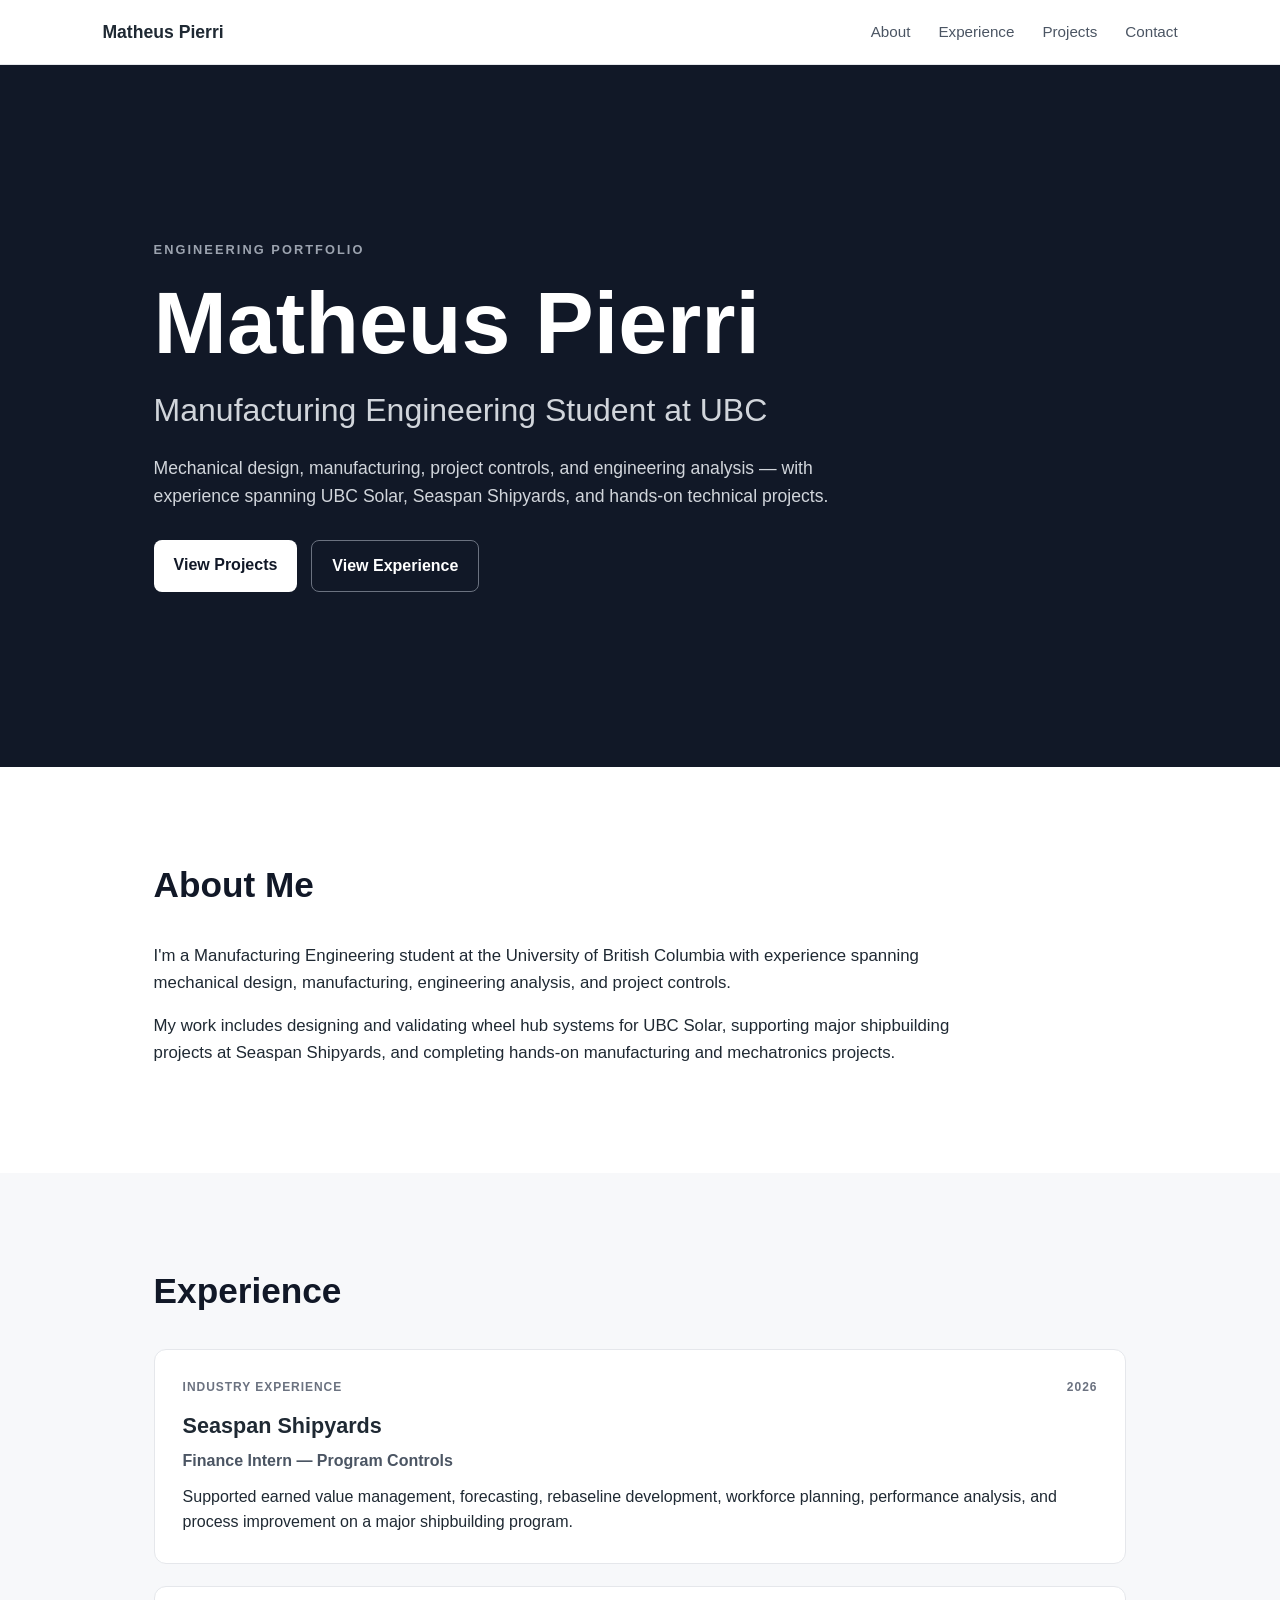
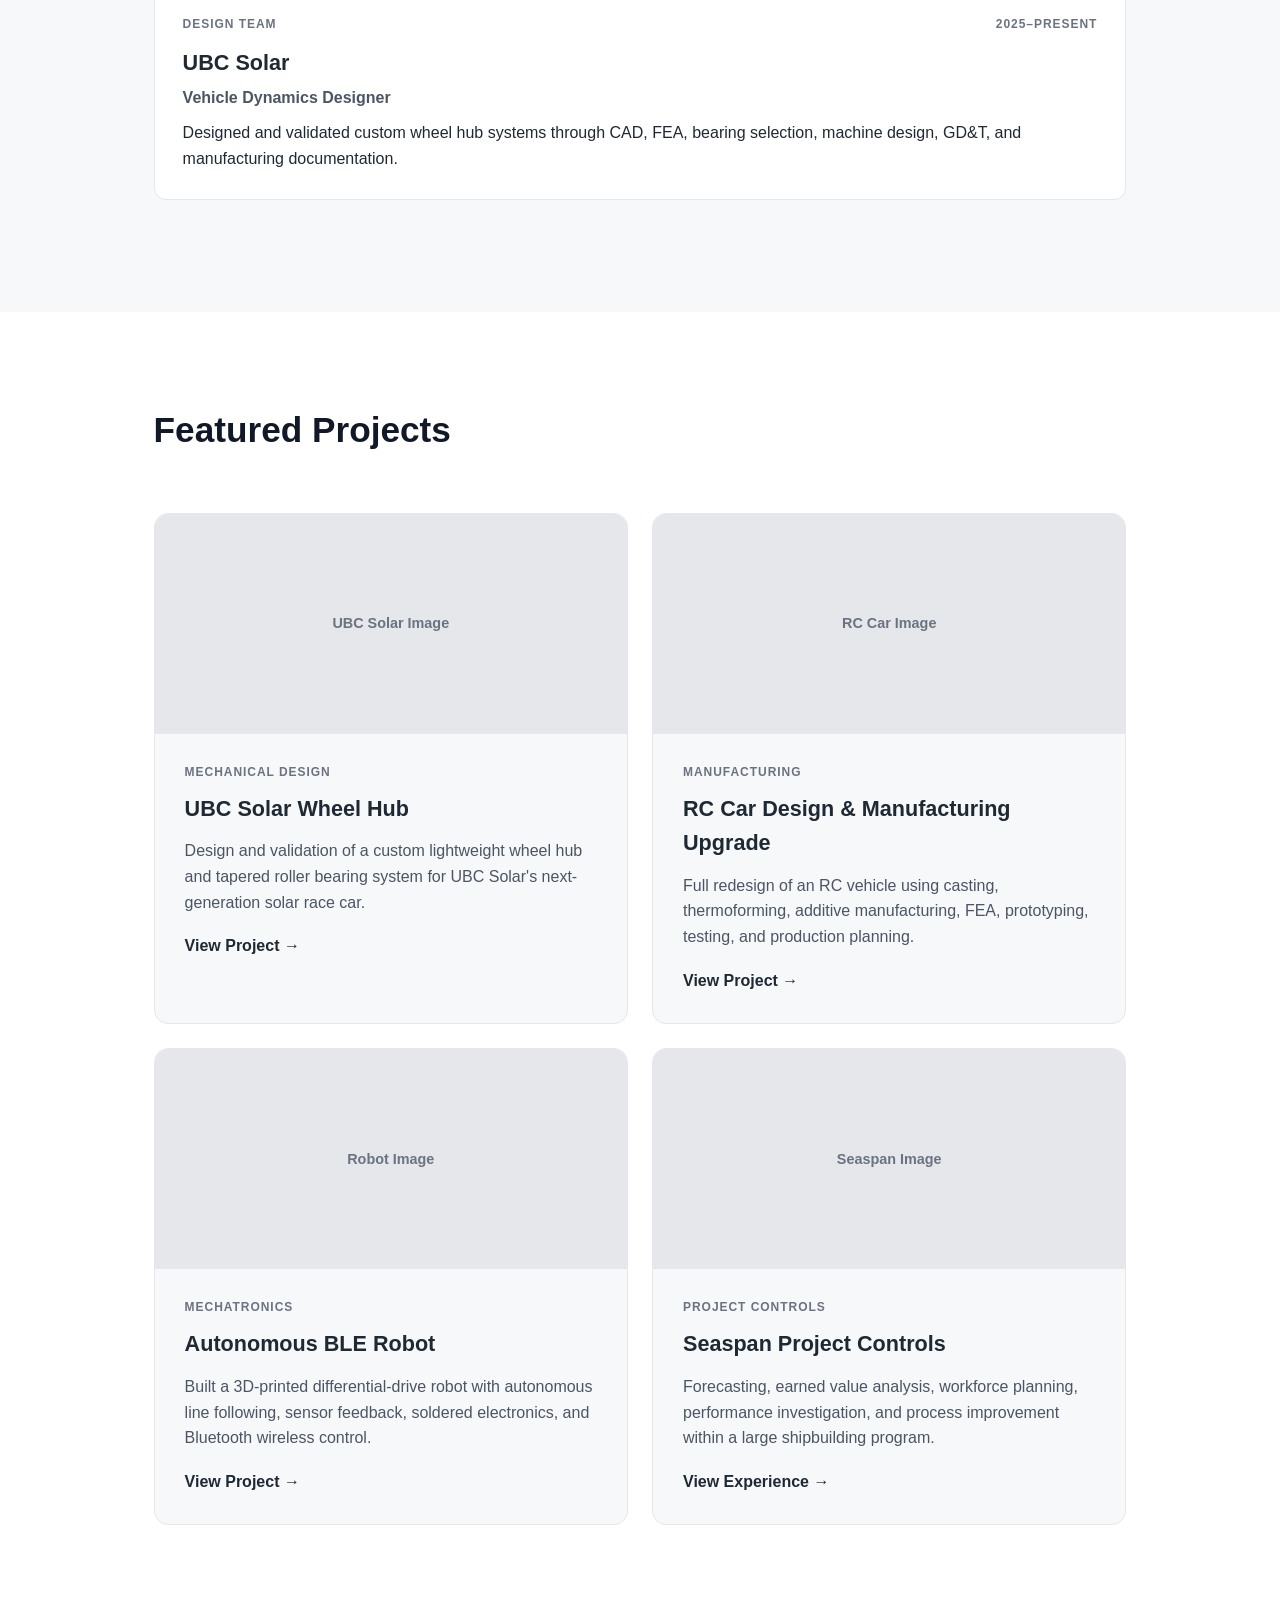
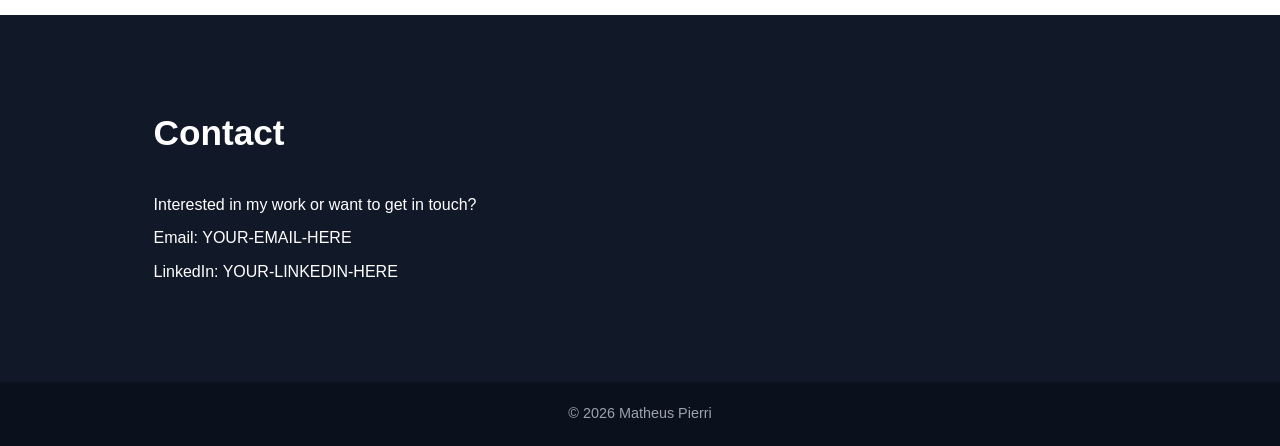
==== index.html @ 1de8173c "Update project link to point to manu330.html" ====
<!DOCTYPE html>
<html lang="en">

<head>
    <meta charset="UTF-8">
    <meta name="viewport" content="width=device-width, initial-scale=1.0">

    <title>Matheus Pierri | Engineering Portfolio</title>

    <link rel="stylesheet" href="style.css">
</head>

<body>

    <!-- Navigation -->
    <nav>
        <a href="index.html">Matheus Pierri</a>

        <div>
            <a href="#about">About</a>
            <a href="#experience">Experience</a>
            <a href="#projects">Projects</a>
            <a href="#contact">Contact</a>
        </div>
    </nav>


    <!-- Hero -->
    <header>
    <p class="eyebrow">Engineering Portfolio</p>

    <h1>Matheus Pierri</h1>

    <h2>Manufacturing Engineering Student at UBC</h2>

    <p class="hero-text">
        Mechanical design, manufacturing, project controls, and engineering analysis —
        with experience spanning UBC Solar, Seaspan Shipyards, and hands-on technical projects.
    </p>

    <div class="hero-buttons">
        <a class="primary-button" href="#projects">View Projects</a>
        <a class="secondary-button" href="#experience">View Experience</a>
    </div>
</header>


    <!-- About -->
    <section id="about">

        <h2>About Me</h2>

        <p>
            I'm a Manufacturing Engineering student at the University of British Columbia
            with experience spanning mechanical design, manufacturing, engineering
            analysis, and project controls.
        </p>

        <p>
            My work includes designing and validating wheel hub systems for UBC Solar,
            supporting major shipbuilding projects at Seaspan Shipyards, and completing
            hands-on manufacturing and mechatronics projects.
        </p>

    </section>


    <!-- Experience -->
    <section id="experience">

    <h2>Experience</h2>

    <article>
        <div class="card-topline">
            <span>Industry Experience</span>
            <span>2026</span>
        </div>

        <h3>Seaspan Shipyards</h3>
        <p>Finance Intern — Program Controls</p>

        <p>
            Supported earned value management, forecasting, rebaseline development,
            workforce planning, performance analysis, and process improvement
            on a major shipbuilding program.
        </p>
    </article>


    <article>
        <div class="card-topline">
            <span>Design Team</span>
            <span>2025–Present</span>
        </div>

        <h3>UBC Solar</h3>
        <p>Vehicle Dynamics Designer</p>

        <p>
            Designed and validated custom wheel hub systems through CAD, FEA,
            bearing selection, machine design, GD&T, and manufacturing documentation.
        </p>
    </article>

</section>

    <!-- Projects -->
    <section id="projects">

    <h2>Featured Projects</h2>

    <article>
        <div class="project-image-placeholder">
            UBC Solar Image
        </div>

        <span class="project-tag">Mechanical Design</span>

        <h3>UBC Solar Wheel Hub</h3>

        <p>
            Design and validation of a custom lightweight wheel hub and tapered roller
            bearing system for UBC Solar's next-generation solar race car.
        </p>

        <a href="projects/solar.html">View Project →</a>
    </article>


    <article>
        <div class="project-image-placeholder">
            RC Car Image
        </div>

        <span class="project-tag">Manufacturing</span>

        <h3>RC Car Design & Manufacturing Upgrade</h3>

        <p>
            Full redesign of an RC vehicle using casting, thermoforming, additive
            manufacturing, FEA, prototyping, testing, and production planning.
        </p>

        <a href="projects/manu330.html">View Project →</a>
    </article>


    <article>
        <div class="project-image-placeholder">
            Robot Image
        </div>

        <span class="project-tag">Mechatronics</span>

        <h3>Autonomous BLE Robot</h3>

        <p>
            Built a 3D-printed differential-drive robot with autonomous line following,
            sensor feedback, soldered electronics, and Bluetooth wireless control.
        </p>

        <a href="#">View Project →</a>
    </article>


    <article>
        <div class="project-image-placeholder">
            Seaspan Image
        </div>

        <span class="project-tag">Project Controls</span>

        <h3>Seaspan Project Controls</h3>

        <p>
            Forecasting, earned value analysis, workforce planning, performance
            investigation, and process improvement within a large shipbuilding program.
        </p>

        <a href="#">View Experience →</a>
    </article>

</section>


    <!-- Contact -->
    <section id="contact">

        <h2>Contact</h2>

        <p>
            Interested in my work or want to get in touch?
        </p>

        <p>
            Email: YOUR-EMAIL-HERE
        </p>

        <p>
            LinkedIn: YOUR-LINKEDIN-HERE
        </p>

    </section>


    <!-- Footer -->
    <footer>
        <p>© 2026 Matheus Pierri</p>
    </footer>

</body>

</html>
---- style.css ----
* {
    margin: 0;
    padding: 0;
    box-sizing: border-box;
}

html {
    scroll-behavior: smooth;
}

body {
    font-family: Arial, Helvetica, sans-serif;
    line-height: 1.6;
    color: #1f2933;
    background: #f7f8fa;
}

a {
    color: inherit;
    text-decoration: none;
}

nav {
    position: sticky;
    top: 0;
    z-index: 1000;

    display: flex;
    justify-content: space-between;
    align-items: center;

    padding: 18px 8%;

    background: rgba(255, 255, 255, 0.95);
    border-bottom: 1px solid #e5e7eb;
}

nav > a {
    font-weight: 700;
    font-size: 1.1rem;
}

nav div {
    display: flex;
    gap: 28px;
}

nav div a {
    font-size: 0.95rem;
    color: #4b5563;
}

nav div a:hover {
    color: #111827;
}

header {
    min-height: 78vh;

    display: flex;
    flex-direction: column;
    justify-content: center;
    align-items: flex-start;

    padding: 80px 12%;

    background: #111827;
    color: white;
}

header h1 {
    font-size: clamp(3rem, 7vw, 5.5rem);
    line-height: 1;
    margin-bottom: 18px;
}

header h2 {
    font-size: clamp(1.3rem, 2.5vw, 2rem);
    font-weight: 400;
    margin-bottom: 18px;
    color: #d1d5db;
}

header p {
    max-width: 650px;
    font-size: 1.1rem;
    margin-bottom: 30px;
    color: #d1d5db;
}

header a {
    display: inline-block;

    padding: 12px 20px;

    background: white;
    color: #111827;

    border-radius: 8px;
    font-weight: 600;
}

header a:hover {
    transform: translateY(-2px);
}

section {
    padding: 90px 12%;
}

section > h2 {
    font-size: 2.2rem;
    margin-bottom: 30px;
    color: #111827;
}

#about {
    background: white;
}

#about p {
    max-width: 800px;
    margin-bottom: 16px;
    font-size: 1.05rem;
}

#experience {
    background: #f7f8fa;
}

#experience article {
    background: white;

    padding: 28px;
    margin-bottom: 22px;

    border-radius: 12px;
    border: 1px solid #e5e7eb;
}

#experience article h3 {
    font-size: 1.35rem;
    margin-bottom: 4px;
}

#experience article p:first-of-type {
    font-weight: 600;
    color: #4b5563;
    margin-bottom: 10px;
}

#projects {
    background: white;

    display: grid;
    grid-template-columns: repeat(2, minmax(0, 1fr));
    gap: 24px;
}

#projects > h2 {
    grid-column: 1 / -1;
}

#projects article {
    background: #f7f8fa;

    padding: 30px;

    border-radius: 14px;
    border: 1px solid #e5e7eb;

    transition: transform 0.2s ease, box-shadow 0.2s ease;
}

#projects article:hover {
    transform: translateY(-4px);
    box-shadow: 0 10px 25px rgba(0, 0, 0, 0.08);
}

#projects article h3 {
    font-size: 1.35rem;
    margin-bottom: 12px;
}

#projects article p {
    margin-bottom: 18px;
    color: #4b5563;
}

#projects article a {
    font-weight: 700;
}

#contact {
    background: #111827;
    color: white;
}

#contact h2 {
    color: white;
}

#contact p {
    margin-bottom: 8px;
}

footer {
    padding: 20px 12%;

    background: #0b111c;
    color: #9ca3af;

    text-align: center;
    font-size: 0.9rem;
}

@media (max-width: 800px) {

    nav {
        padding: 16px 6%;
    }

    nav div {
        gap: 14px;
    }

    header {
        padding: 70px 8%;
    }

    section {
        padding: 70px 8%;
    }

    #projects {
        grid-template-columns: 1fr;
    }

    #projects > h2 {
        grid-column: auto;
    }
}

@media (max-width: 600px) {

    nav div {
        display: none;
    }

    header {
        min-height: 70vh;
    }

    header h1 {
        font-size: 3rem;
    }
}

.eyebrow {
    text-transform: uppercase;
    letter-spacing: 0.16em;
    font-size: 0.8rem;
    font-weight: 700;
    color: #9ca3af;
    margin-bottom: 18px;
}

.hero-text {
    max-width: 720px;
}

.hero-buttons {
    display: flex;
    gap: 14px;
    flex-wrap: wrap;
}

.primary-button,
.secondary-button {
    display: inline-block;
    padding: 12px 20px;
    border-radius: 8px;
    font-weight: 600;
}

.primary-button {
    background: white;
    color: #111827;
}

.secondary-button {
    background: transparent;
    color: white;
    border: 1px solid #6b7280;
}

.secondary-button:hover {
    background: #1f2937;
}

.card-topline {
    display: flex;
    justify-content: space-between;
    gap: 20px;

    margin-bottom: 12px;

    text-transform: uppercase;
    letter-spacing: 0.08em;
    font-size: 0.75rem;
    font-weight: 700;

    color: #6b7280;
}

.project-image-placeholder {
    height: 220px;

    display: flex;
    align-items: center;
    justify-content: center;

    margin: -30px -30px 24px;

    background: #e5e7eb;
    color: #6b7280;

    border-radius: 14px 14px 0 0;

    font-size: 0.9rem;
    font-weight: 600;
}

.project-tag {
    display: inline-block;

    margin-bottom: 10px;

    font-size: 0.75rem;
    font-weight: 700;
    text-transform: uppercase;
    letter-spacing: 0.08em;

    color: #6b7280;
}

@media (max-width: 600px) {

    .hero-buttons {
        flex-direction: column;
        align-items: flex-start;
    }

    .project-image-placeholder {
        height: 180px;
    }
}

/* =========================================================
   PROJECT PAGES
   ========================================================= */

.project-page {
    background: white;
}

.project-page section {
    padding-top: 80px;
    padding-bottom: 80px;
}

.project-hero {
    padding-top: 90px;
    padding-bottom: 70px;
    background: #111827;
    color: white;
}

.project-hero h1 {
    max-width: 900px;
    margin-bottom: 24px;

    font-size: clamp(2.8rem, 6vw, 5rem);
    line-height: 1.05;
}

.project-intro {
    max-width: 820px;

    margin-bottom: 45px;

    font-size: 1.2rem;
    line-height: 1.7;

    color: #d1d5db;
}

.back-link {
    display: inline-block;

    margin-bottom: 45px;

    color: #d1d5db;
    font-size: 0.9rem;
}

.back-link:hover {
    color: white;
}

.project-meta {
    display: grid;
    grid-template-columns: repeat(4, 1fr);

    gap: 30px;

    max-width: 1100px;

    padding-top: 30px;

    border-top: 1px solid #374151;
}

.project-meta div {
    display: flex;
    flex-direction: column;
    gap: 5px;
}

.project-meta span {
    text-transform: uppercase;
    letter-spacing: 0.08em;

    font-size: 0.7rem;
    font-weight: 700;

    color: #9ca3af;
}

.project-meta strong {
    font-size: 0.95rem;
    font-weight: 500;

    color: white;
}

.project-content-section {
    max-width: 1500px;
    margin: auto;
}

.project-content-section h2 {
    max-width: 760px;

    margin-bottom: 28px;

    font-size: clamp(2rem, 4vw, 3rem);
    line-height: 1.15;

    color: #111827;
}

.section-label {
    margin-bottom: 12px;

    text-transform: uppercase;
    letter-spacing: 0.12em;

    font-size: 0.75rem;
    font-weight: 700;

    color: #6b7280;
}

.section-summary {
    max-width: 760px;

    margin-bottom: 40px;

    font-size: 1.05rem;
    color: #4b5563;
}

.project-two-column {
    display: grid;
    grid-template-columns: minmax(0, 0.85fr) minmax(0, 1.15fr);

    gap: 80px;
}

.project-body-text {
    max-width: 760px;
}

.project-body-text p {
    margin-bottom: 20px;

    font-size: 1.03rem;
    line-height: 1.8;

    color: #374151;
}

.project-body-text h3 {
    margin-top: 36px;
    margin-bottom: 12px;

    font-size: 1.35rem;

    color: #111827;
}

.project-text-wide {
    max-width: 900px;

    margin-top: 50px;
}

.project-highlight-section {
    max-width: none;

    background: #f7f8fa;
}

.project-three-column {
    display: grid;
    grid-template-columns: repeat(3, 1fr);

    gap: 24px;

    margin-top: 35px;
}

.project-three-column article {
    padding: 28px;

    background: white;

    border: 1px solid #e5e7eb;
    border-radius: 12px;
}

.project-three-column h3 {
    margin-bottom: 10px;

    font-size: 1.2rem;
}

.project-three-column p {
    color: #4b5563;
}

.project-feature-grid {
    display: grid;
    grid-template-columns: repeat(3, 1fr);

    gap: 22px;

    margin-top: 35px;
}

.project-feature-grid article {
    padding: 26px;

    border: 1px solid #e5e7eb;
    border-radius: 12px;

    background: #f9fafb;
}

.project-feature-grid h3 {
    margin-bottom: 10px;

    font-size: 1.1rem;

    color: #111827;
}

.project-feature-grid p {
    color: #4b5563;
}

.analysis-metric-grid {
    display: grid;
    grid-template-columns: repeat(4, 1fr);

    gap: 18px;

    margin: 40px 0;
}

.analysis-metric-grid article {
    padding: 24px;

    background: #111827;
    color: white;

    border-radius: 12px;
}

.analysis-metric-grid span {
    display: block;

    margin-bottom: 10px;

    text-transform: uppercase;
    letter-spacing: 0.08em;

    font-size: 0.68rem;
    font-weight: 700;

    color: #9ca3af;
}

.analysis-metric-grid strong {
    display: block;

    margin-bottom: 4px;

    font-size: 1.65rem;
}

.analysis-metric-grid p {
    font-size: 0.85rem;
    color: #d1d5db;
}

.project-image-grid {
    display: grid;
    grid-template-columns: repeat(2, 1fr);

    gap: 24px;

    margin-top: 30px;
}

.image-placeholder,
.wide-image-placeholder {
    display: flex;
    align-items: center;
    justify-content: center;

    background: #e5e7eb;
    color: #6b7280;

    border-radius: 12px;

    font-weight: 600;
    text-align: center;
}

.image-placeholder {
    min-height: 320px;

    margin-top: 25px;
}

.wide-image-placeholder {
    min-height: 520px;
}

.skill-tags {
    display: flex;
    flex-wrap: wrap;

    gap: 10px;

    max-width: 950px;
}

.skill-tags span {
    padding: 8px 13px;

    background: #f3f4f6;

    border: 1px solid #e5e7eb;
    border-radius: 999px;

    font-size: 0.85rem;
    font-weight: 600;

    color: #374151;
}

.project-next {
    max-width: none;

    background: #111827;
    color: white;
}

.project-next p {
    margin-bottom: 8px;

    text-transform: uppercase;
    letter-spacing: 0.1em;

    font-size: 0.72rem;
    font-weight: 700;

    color: #9ca3af;
}

.project-next a {
    font-size: clamp(1.5rem, 3vw, 2.3rem);
    font-weight: 700;
}

.project-next a:hover {
    color: #d1d5db;
}


/* Project page mobile layout */

@media (max-width: 1000px) {

    .project-meta {
        grid-template-columns: repeat(2, 1fr);
    }

    .project-two-column {
        grid-template-columns: 1fr;
        gap: 35px;
    }

    .project-three-column,
    .project-feature-grid {
        grid-template-columns: repeat(2, 1fr);
    }

    .analysis-metric-grid {
        grid-template-columns: repeat(2, 1fr);
    }
}


@media (max-width: 650px) {

    .project-meta {
        grid-template-columns: 1fr;
    }

    .project-three-column,
    .project-feature-grid,
    .analysis-metric-grid,
    .project-image-grid {
        grid-template-columns: 1fr;
    }

    .wide-image-placeholder {
        min-height: 300px;
    }

    .image-placeholder {
        min-height: 240px;
    }
}
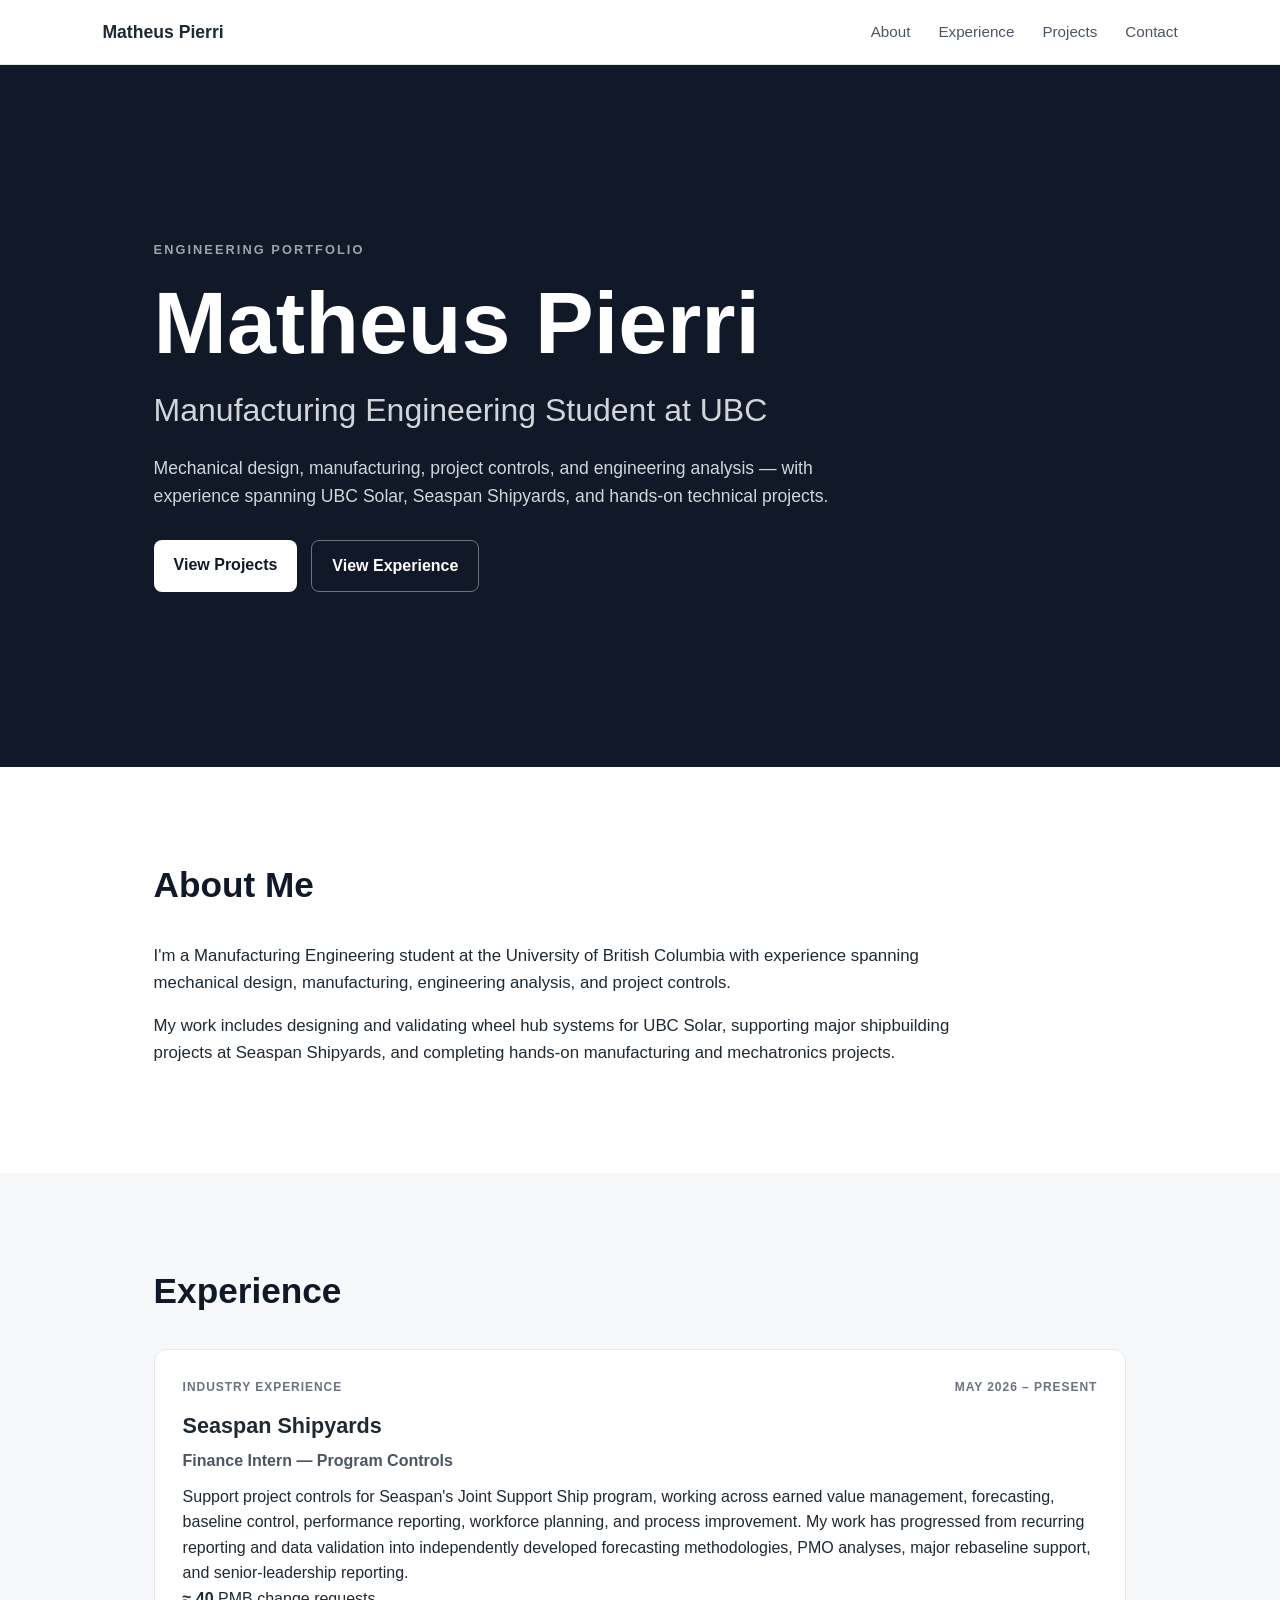
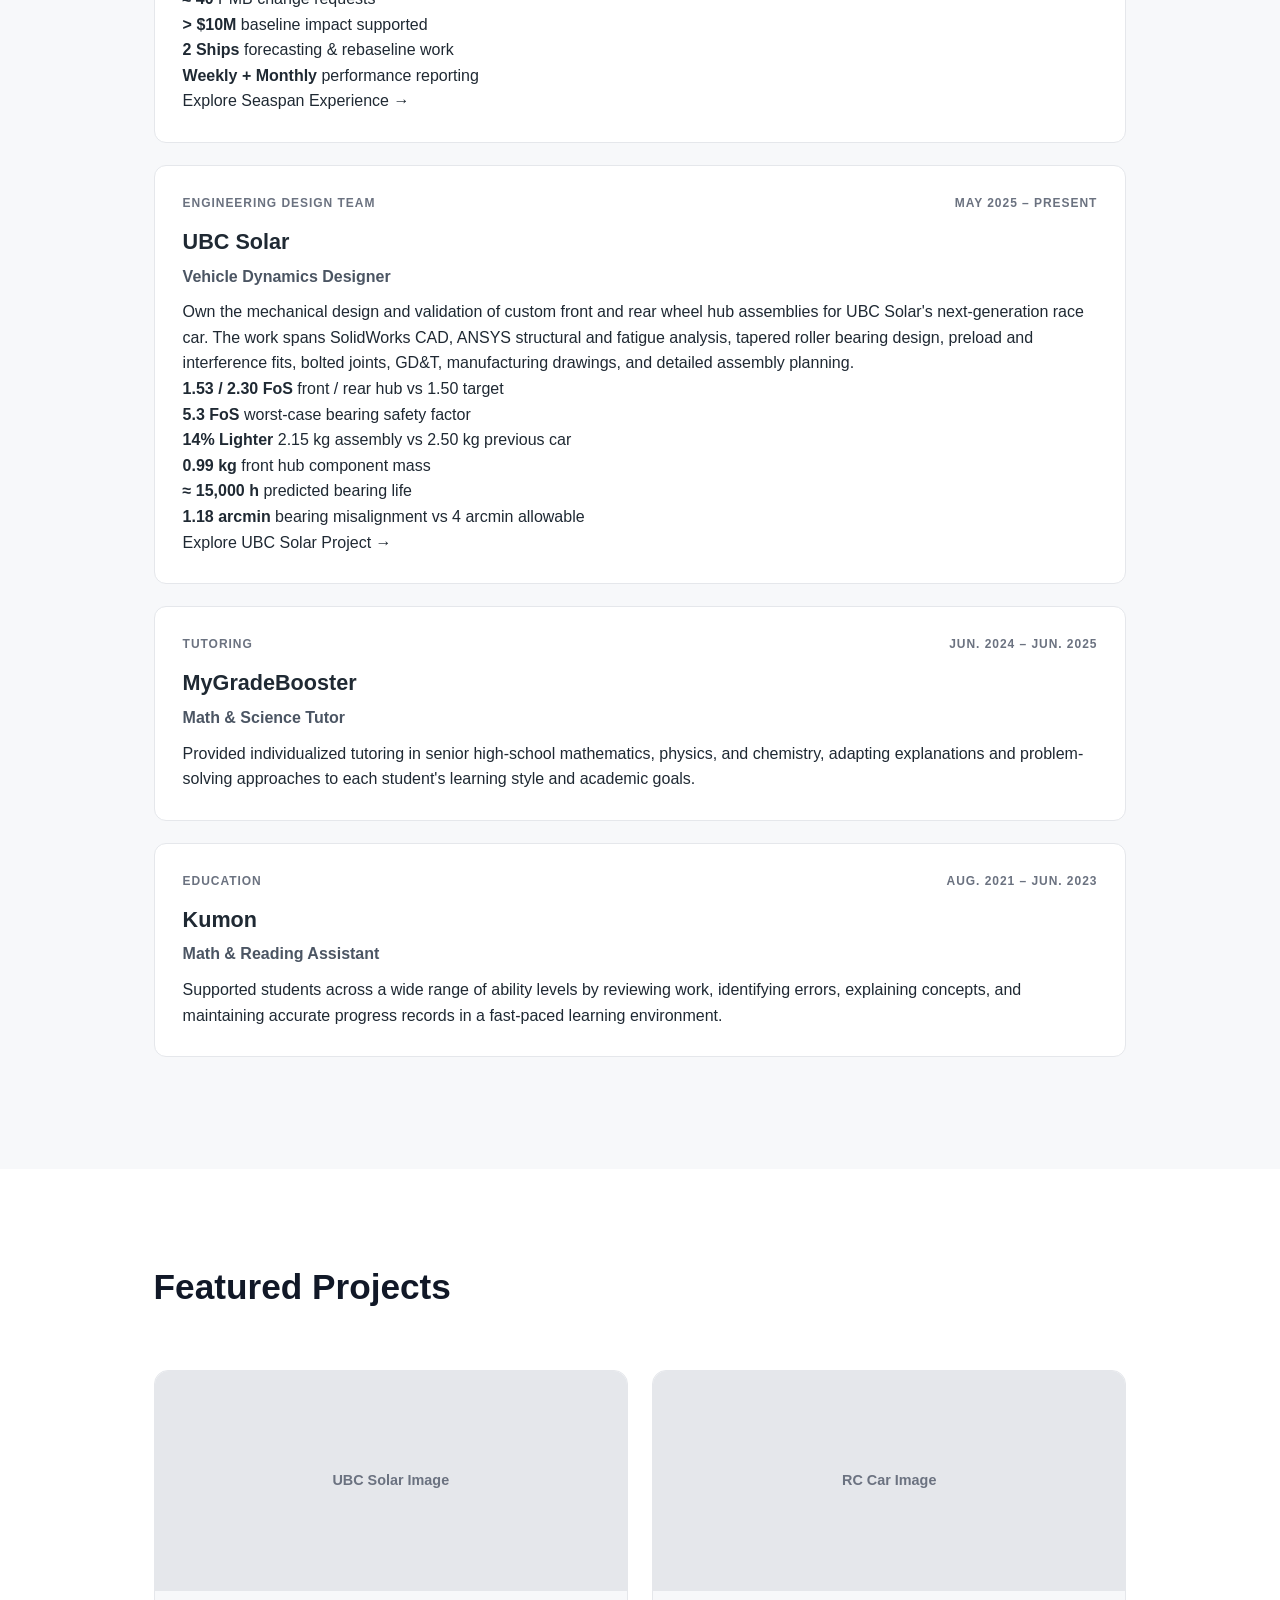
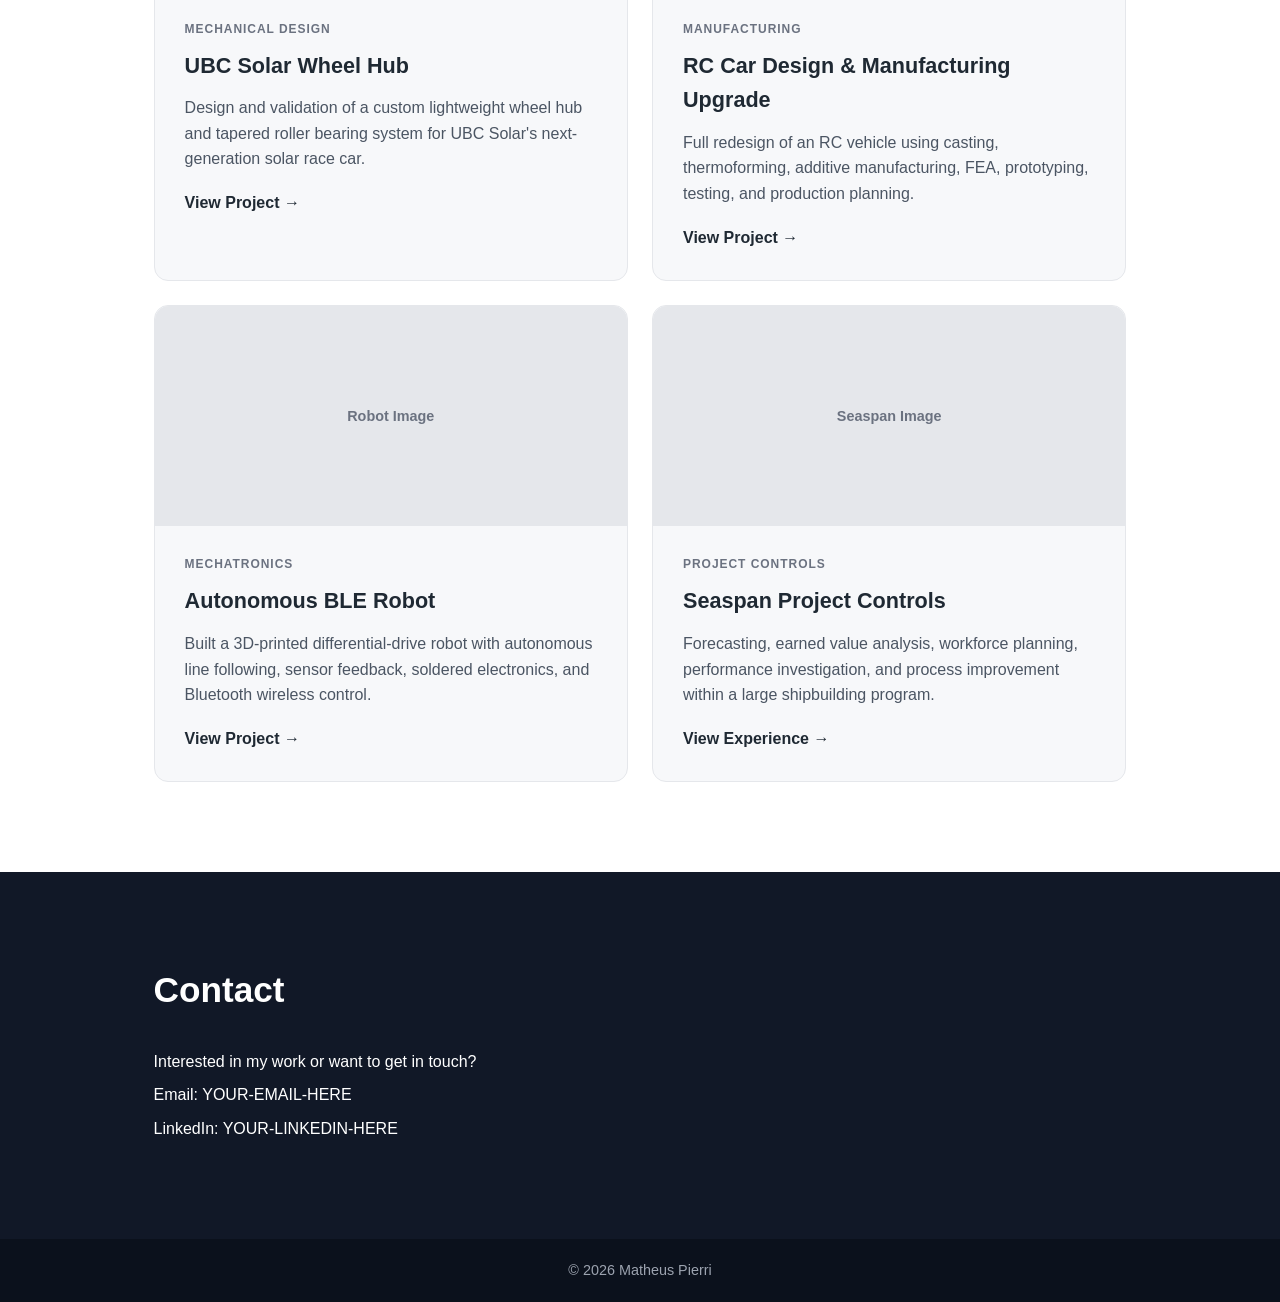
==== commit 21c0761e: "Revise experience section with detailed role descriptions Updated experience section with detailed d" ====
--- a/index.html
+++ b/index.html
@@ -70,36 +70,156 @@
 
     <h2>Experience</h2>
 
-    <article>
+
+    <!-- Seaspan -->
+    <article class="experience-featured">
+
         <div class="card-topline">
             <span>Industry Experience</span>
-            <span>2026</span>
+            <span>May 2026 – Present</span>
         </div>
 
         <h3>Seaspan Shipyards</h3>
         <p>Finance Intern — Program Controls</p>
 
         <p>
-            Supported earned value management, forecasting, rebaseline development,
-            workforce planning, performance analysis, and process improvement
-            on a major shipbuilding program.
-        </p>
-    </article>
-
-
-    <article>
+            Support project controls for Seaspan's Joint Support Ship program,
+            working across earned value management, forecasting, baseline control,
+            performance reporting, workforce planning, and process improvement.
+            My work has progressed from recurring reporting and data validation
+            into independently developed forecasting methodologies, PMO analyses,
+            major rebaseline support, and senior-leadership reporting.
+        </p>
+
+
+        <div class="experience-metrics">
+
+            <div>
+                <strong>≈ 40</strong>
+                <span>PMB change requests</span>
+            </div>
+
+            <div>
+                <strong>&gt; $10M</strong>
+                <span>baseline impact supported</span>
+            </div>
+
+            <div>
+                <strong>2 Ships</strong>
+                <span>forecasting & rebaseline work</span>
+            </div>
+
+            <div>
+                <strong>Weekly + Monthly</strong>
+                <span>performance reporting</span>
+            </div>
+
+        </div>
+
+        <a class="experience-link" href="projects/seaspan.html">
+            Explore Seaspan Experience →
+        </a>
+
+    </article>
+
+
+    <!-- UBC Solar -->
+<article class="experience-featured">
+
+    <div class="card-topline">
+        <span>Engineering Design Team</span>
+        <span>May 2025 – Present</span>
+    </div>
+
+    <h3>UBC Solar</h3>
+    <p>Vehicle Dynamics Designer</p>
+
+    <p>
+        Own the mechanical design and validation of custom front and rear wheel
+        hub assemblies for UBC Solar's next-generation race car. The work spans
+        SolidWorks CAD, ANSYS structural and fatigue analysis, tapered roller
+        bearing design, preload and interference fits, bolted joints, GD&T,
+        manufacturing drawings, and detailed assembly planning.
+    </p>
+
+
+    <div class="experience-metrics">
+
+        <div>
+            <strong>1.53 / 2.30 FoS</strong>
+            <span>front / rear hub vs 1.50 target</span>
+        </div>
+
+        <div>
+            <strong>5.3 FoS</strong>
+            <span>worst-case bearing safety factor</span>
+        </div>
+
+        <div>
+            <strong>14% Lighter</strong>
+            <span>2.15 kg assembly vs 2.50 kg previous car</span>
+        </div>
+
+        <div>
+            <strong>0.99 kg</strong>
+            <span>front hub component mass</span>
+        </div>
+
+        <div>
+            <strong>≈ 15,000 h</strong>
+            <span>predicted bearing life</span>
+        </div>
+
+        <div>
+            <strong>1.18 arcmin</strong>
+            <span>bearing misalignment vs 4 arcmin allowable</span>
+        </div>
+
+    </div>
+
+    <a class="experience-link" href="projects/solar.html">
+        Explore UBC Solar Project →
+    </a>
+
+</article>
+
+    <!-- MyGradeBooster -->
+    <article class="experience-compact">
+
         <div class="card-topline">
-            <span>Design Team</span>
-            <span>2025–Present</span>
-        </div>
-
-        <h3>UBC Solar</h3>
-        <p>Vehicle Dynamics Designer</p>
-
-        <p>
-            Designed and validated custom wheel hub systems through CAD, FEA,
-            bearing selection, machine design, GD&T, and manufacturing documentation.
-        </p>
+            <span>Tutoring</span>
+            <span>Jun. 2024 – Jun. 2025</span>
+        </div>
+
+        <h3>MyGradeBooster</h3>
+        <p>Math & Science Tutor</p>
+
+        <p>
+            Provided individualized tutoring in senior high-school mathematics,
+            physics, and chemistry, adapting explanations and problem-solving
+            approaches to each student's learning style and academic goals.
+        </p>
+
+    </article>
+
+
+    <!-- Kumon -->
+    <article class="experience-compact">
+
+        <div class="card-topline">
+            <span>Education</span>
+            <span>Aug. 2021 – Jun. 2023</span>
+        </div>
+
+        <h3>Kumon</h3>
+        <p>Math & Reading Assistant</p>
+
+        <p>
+            Supported students across a wide range of ability levels by reviewing
+            work, identifying errors, explaining concepts, and maintaining accurate
+            progress records in a fast-paced learning environment.
+        </p>
+
     </article>
 
 </section>
@@ -159,7 +279,7 @@
             sensor feedback, soldered electronics, and Bluetooth wireless control.
         </p>
 
-        <a href="#">View Project →</a>
+        <a href="projects/robot.html">View Project →</a>
     </article>
 
 
@@ -177,7 +297,7 @@
             investigation, and process improvement within a large shipbuilding program.
         </p>
 
-        <a href="#">View Experience →</a>
+        <a href="projects/seaspan.html">View Experience →</a>
     </article>
 
 </section>
--- a/style.css
+++ b/style.css
@@ -756,3 +756,329 @@
         min-height: 240px;
     }
 }
+
+/* =========================================================
+   SEASPAN PAGE
+   ========================================================= */
+
+.seaspan-focus-section {
+    max-width: none;
+    background: #eef4f8;
+}
+
+.seaspan-focus-section .project-feature-grid article {
+    background: white;
+    border-left: 4px solid #64748b;
+}
+
+.portfolio-note {
+    max-width: 900px;
+    margin-top: 28px;
+    padding: 18px 20px;
+
+    background: #eef4f8;
+    border-left: 4px solid #64748b;
+    border-radius: 8px;
+
+    color: #475569;
+    font-size: 0.9rem;
+    line-height: 1.7;
+}
+
+.seaspan-deep-dive-section {
+    max-width: none;
+    background: #f3f6f9;
+}
+
+.seaspan-card-grid {
+    display: grid;
+    grid-template-columns: repeat(2, minmax(0, 1fr));
+
+    gap: 24px;
+    margin-top: 35px;
+}
+
+.seaspan-project-card {
+    padding: 32px;
+
+    background: white;
+
+    border: 1px solid #dbe3ea;
+    border-top: 5px solid #475569;
+    border-radius: 14px;
+
+    transition: transform 0.2s ease, box-shadow 0.2s ease;
+}
+
+.seaspan-project-card:hover {
+    transform: translateY(-4px);
+    box-shadow: 0 12px 28px rgba(15, 23, 42, 0.09);
+}
+
+.seaspan-project-card h3 {
+    margin-bottom: 14px;
+
+    font-size: 1.4rem;
+    color: #0f172a;
+}
+
+.seaspan-project-card > p {
+    margin-bottom: 15px;
+
+    color: #475569;
+    line-height: 1.7;
+}
+
+.seaspan-project-card .card-detail {
+    padding-top: 14px;
+
+    border-top: 1px solid #e2e8f0;
+
+    font-size: 0.9rem;
+    color: #64748b;
+}
+
+.seaspan-project-card a {
+    display: inline-block;
+
+    margin-top: 8px;
+
+    font-weight: 700;
+    color: #1e3a5f;
+}
+
+.seaspan-project-card a:hover {
+    text-decoration: underline;
+}
+
+
+@media (max-width: 800px) {
+
+    .seaspan-card-grid {
+        grid-template-columns: 1fr;
+    }
+
+}
+
+/* =========================================================
+   SEASPAN DEEP DIVE PAGES
+   ========================================================= */
+
+.seaspan-impact-callout {
+    max-width: 1050px;
+
+    margin-top: 35px;
+    padding: 28px 32px;
+
+    background: #e8f1f7;
+
+    border-left: 5px solid #385b73;
+    border-radius: 10px;
+}
+
+.seaspan-impact-callout p {
+    margin-bottom: 12px;
+
+    line-height: 1.75;
+    color: #334155;
+}
+
+.seaspan-impact-callout p:last-child {
+    margin-bottom: 0;
+}
+
+
+.project-list {
+    margin: 18px 0 24px 20px;
+    color: #374151;
+}
+
+.project-list li {
+    margin-bottom: 8px;
+    padding-left: 4px;
+
+    line-height: 1.6;
+}
+
+
+.seaspan-concept-comparison article {
+    padding: 30px;
+
+    background: white;
+
+    border: 1px solid #dbe3ea;
+    border-radius: 12px;
+}
+
+.seaspan-concept-comparison article:first-child {
+    border-top: 5px solid #64748b;
+}
+
+.seaspan-concept-comparison article:last-child {
+    border-top: 5px solid #315d7d;
+}
+
+.seaspan-concept-comparison h3 {
+    margin-bottom: 14px;
+
+    font-size: 1.4rem;
+}
+
+.seaspan-concept-comparison p {
+    margin-bottom: 14px;
+
+    color: #475569;
+    line-height: 1.7;
+}
+
+
+.seaspan-expansion-section {
+    max-width: none;
+
+    background: #edf4f8;
+}
+
+
+.seaspan-expansion-flow {
+    display: grid;
+    grid-template-columns: 1fr auto 1fr auto 1fr auto 1fr;
+
+    align-items: stretch;
+
+    gap: 14px;
+
+    margin: 40px 0;
+}
+
+
+.seaspan-expansion-flow article {
+    padding: 24px 20px;
+
+    background: white;
+
+    border: 1px solid #d6e1e8;
+    border-radius: 12px;
+
+    text-align: center;
+}
+
+
+.seaspan-expansion-flow span {
+    display: block;
+
+    margin-bottom: 8px;
+
+    text-transform: uppercase;
+    letter-spacing: 0.08em;
+
+    font-size: 0.67rem;
+    font-weight: 700;
+
+    color: #64748b;
+}
+
+
+.seaspan-expansion-flow strong {
+    display: block;
+
+    margin-bottom: 6px;
+
+    font-size: 1.15rem;
+
+    color: #172b3a;
+}
+
+
+.seaspan-expansion-flow p {
+    font-size: 0.85rem;
+    color: #64748b;
+}
+
+
+.flow-arrow {
+    display: flex;
+    align-items: center;
+    justify-content: center;
+
+    font-size: 1.7rem;
+    font-weight: 700;
+
+    color: #64748b;
+}
+
+
+.seaspan-major-impact {
+    max-width: 760px;
+
+    margin: 45px auto;
+    padding: 38px;
+
+    background: #172b3a;
+    color: white;
+
+    border-radius: 14px;
+
+    text-align: center;
+}
+
+
+.seaspan-major-impact span {
+    display: block;
+
+    margin-bottom: 10px;
+
+    text-transform: uppercase;
+    letter-spacing: 0.1em;
+
+    font-size: 0.72rem;
+    font-weight: 700;
+
+    color: #b9c9d5;
+}
+
+
+.seaspan-major-impact strong {
+    display: block;
+
+    margin-bottom: 8px;
+
+    font-size: clamp(2.4rem, 5vw, 4rem);
+}
+
+
+.seaspan-major-impact p {
+    max-width: 520px;
+
+    margin: auto;
+
+    color: #d6e1e8;
+}
+
+
+.seaspan-visual-section {
+    max-width: none;
+
+    background: #f6f8fa;
+}
+
+
+@media (max-width: 1100px) {
+
+    .seaspan-expansion-flow {
+        grid-template-columns: 1fr 1fr;
+    }
+
+    .flow-arrow {
+        display: none;
+    }
+
+}
+
+
+@media (max-width: 650px) {
+
+    .seaspan-expansion-flow {
+        grid-template-columns: 1fr;
+    }
+
+}
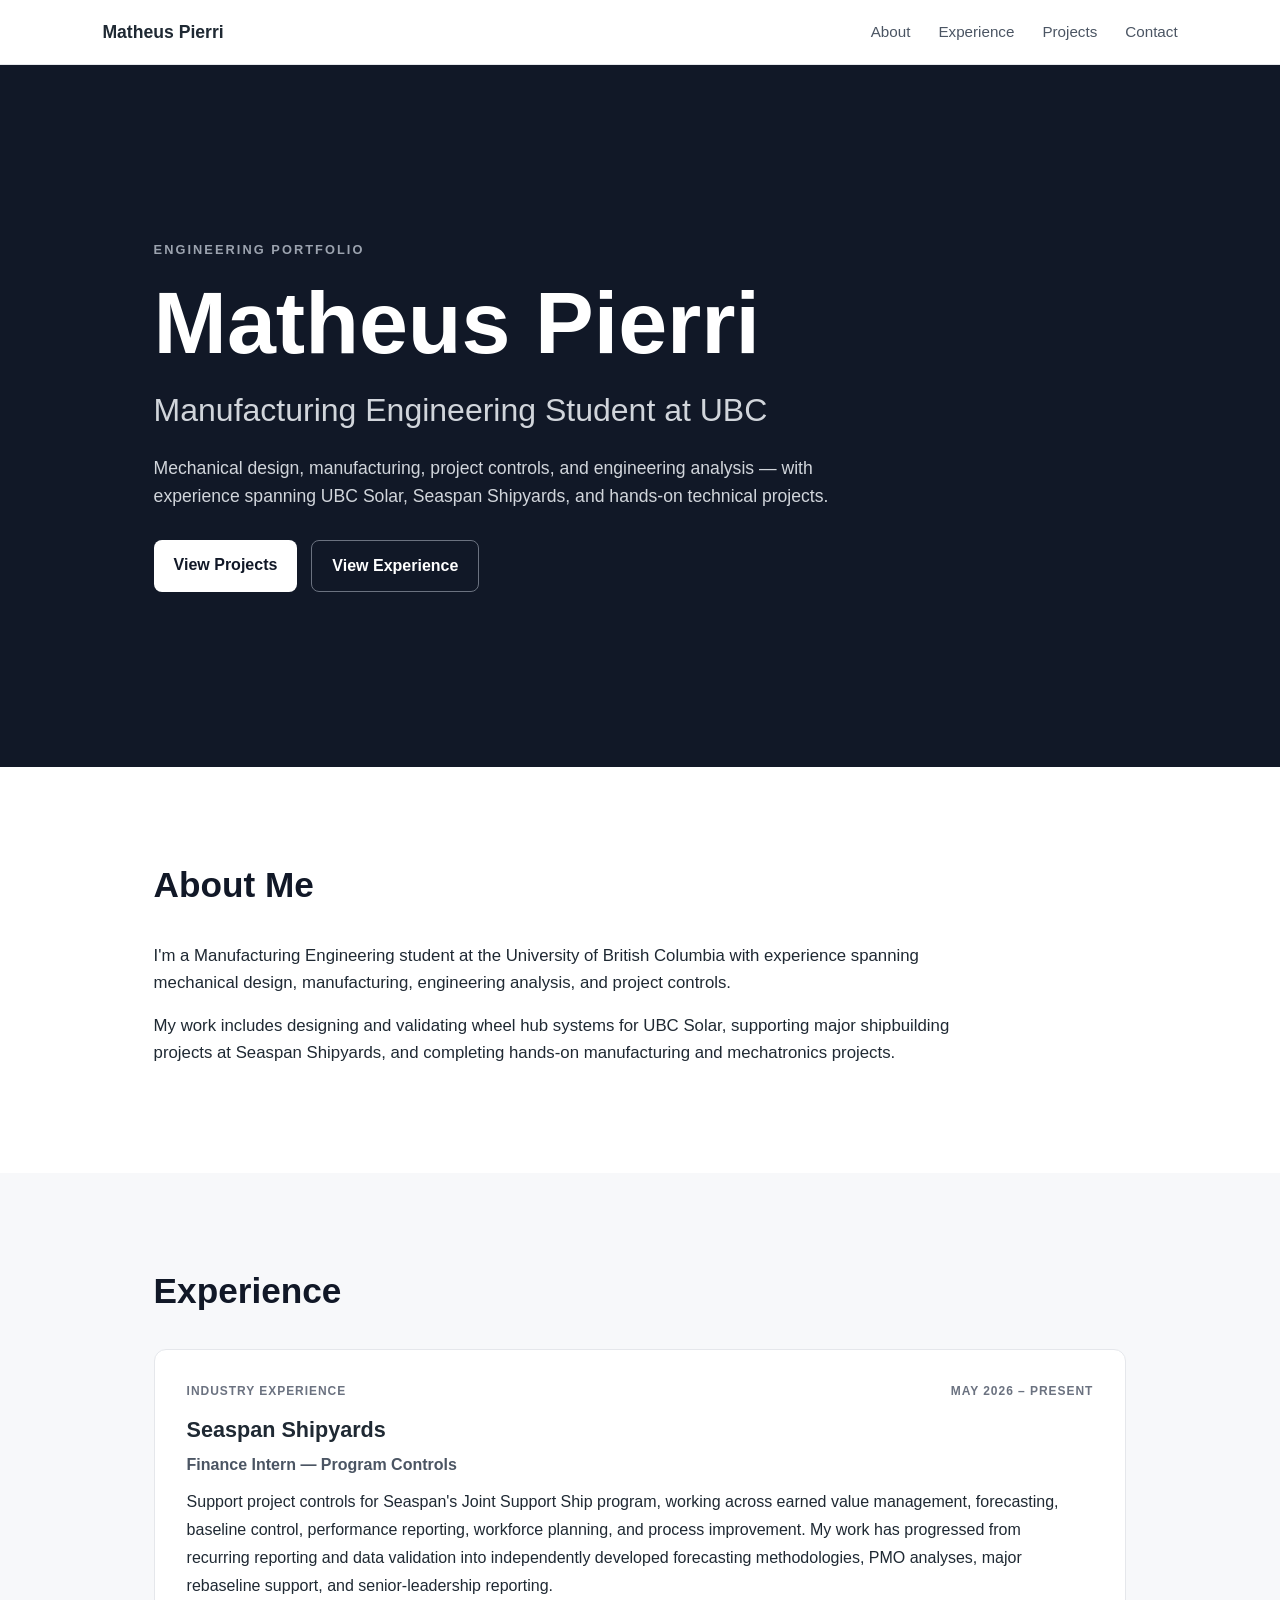
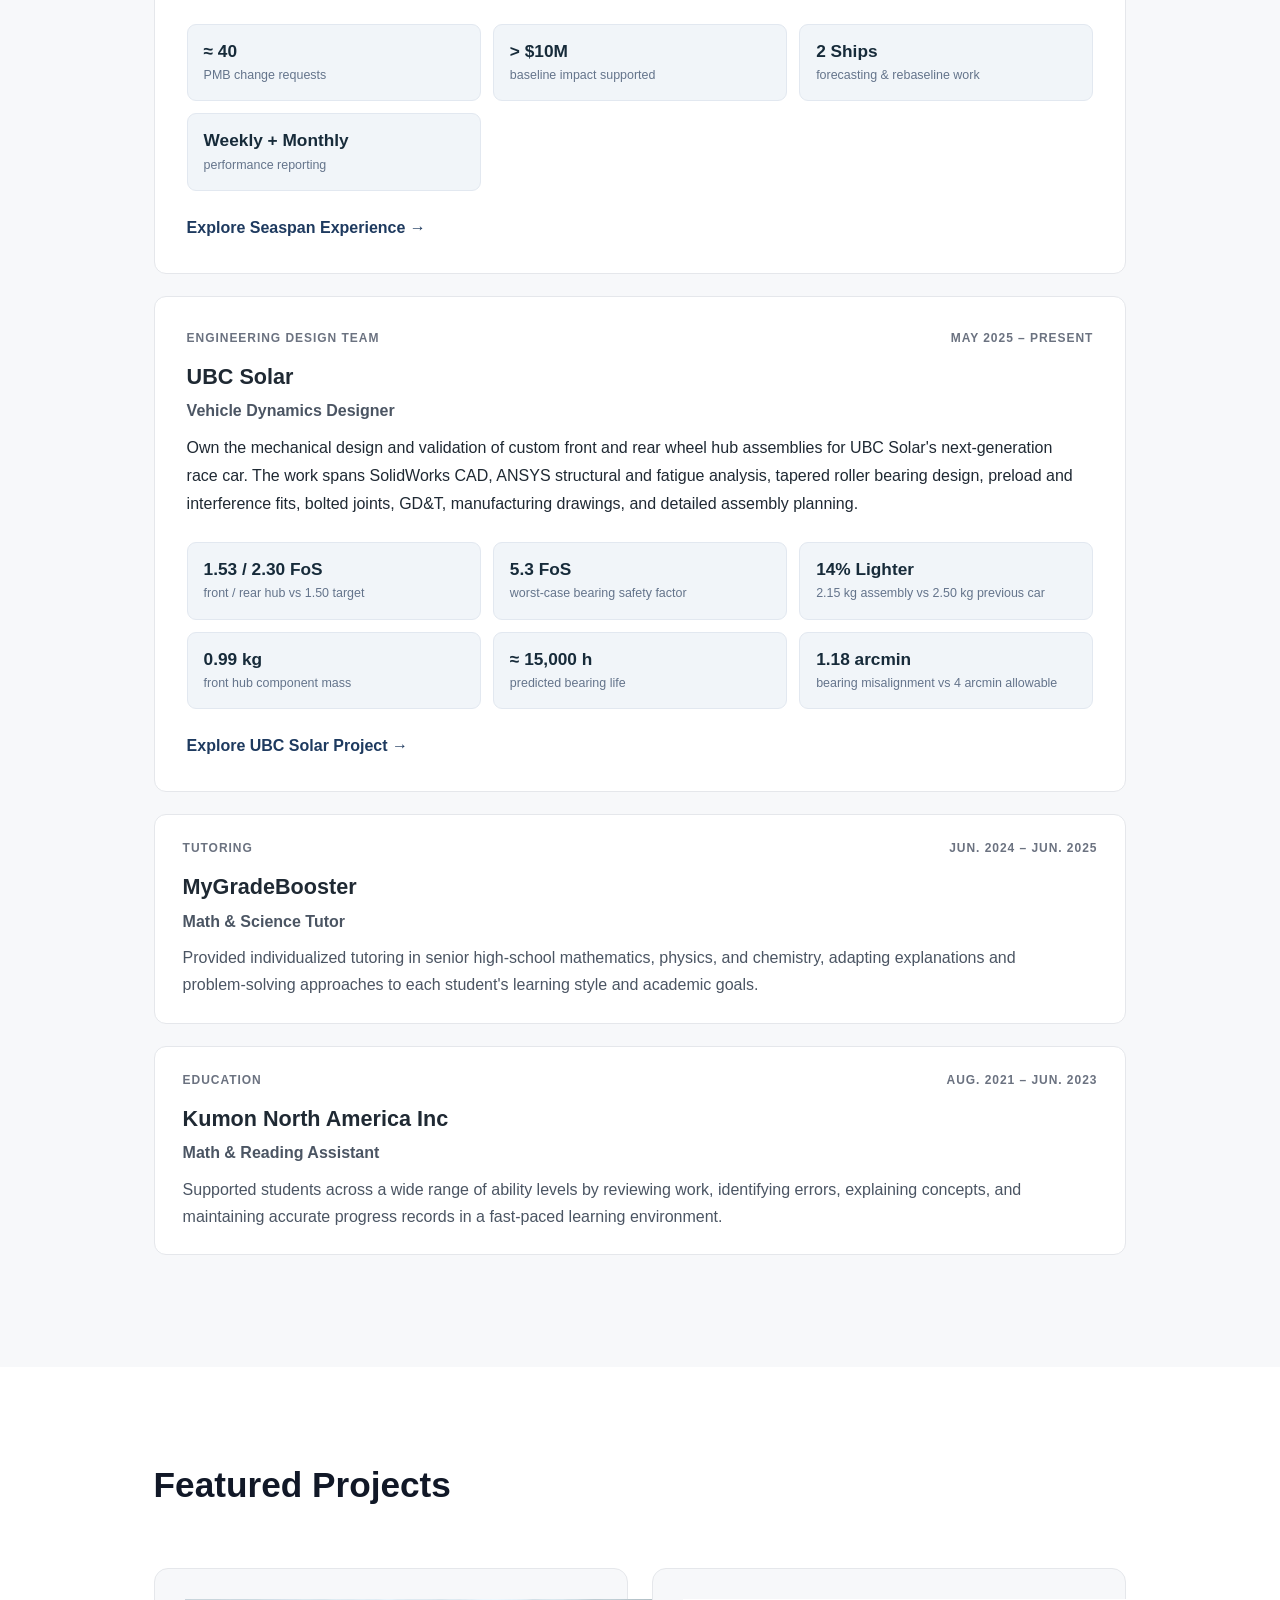
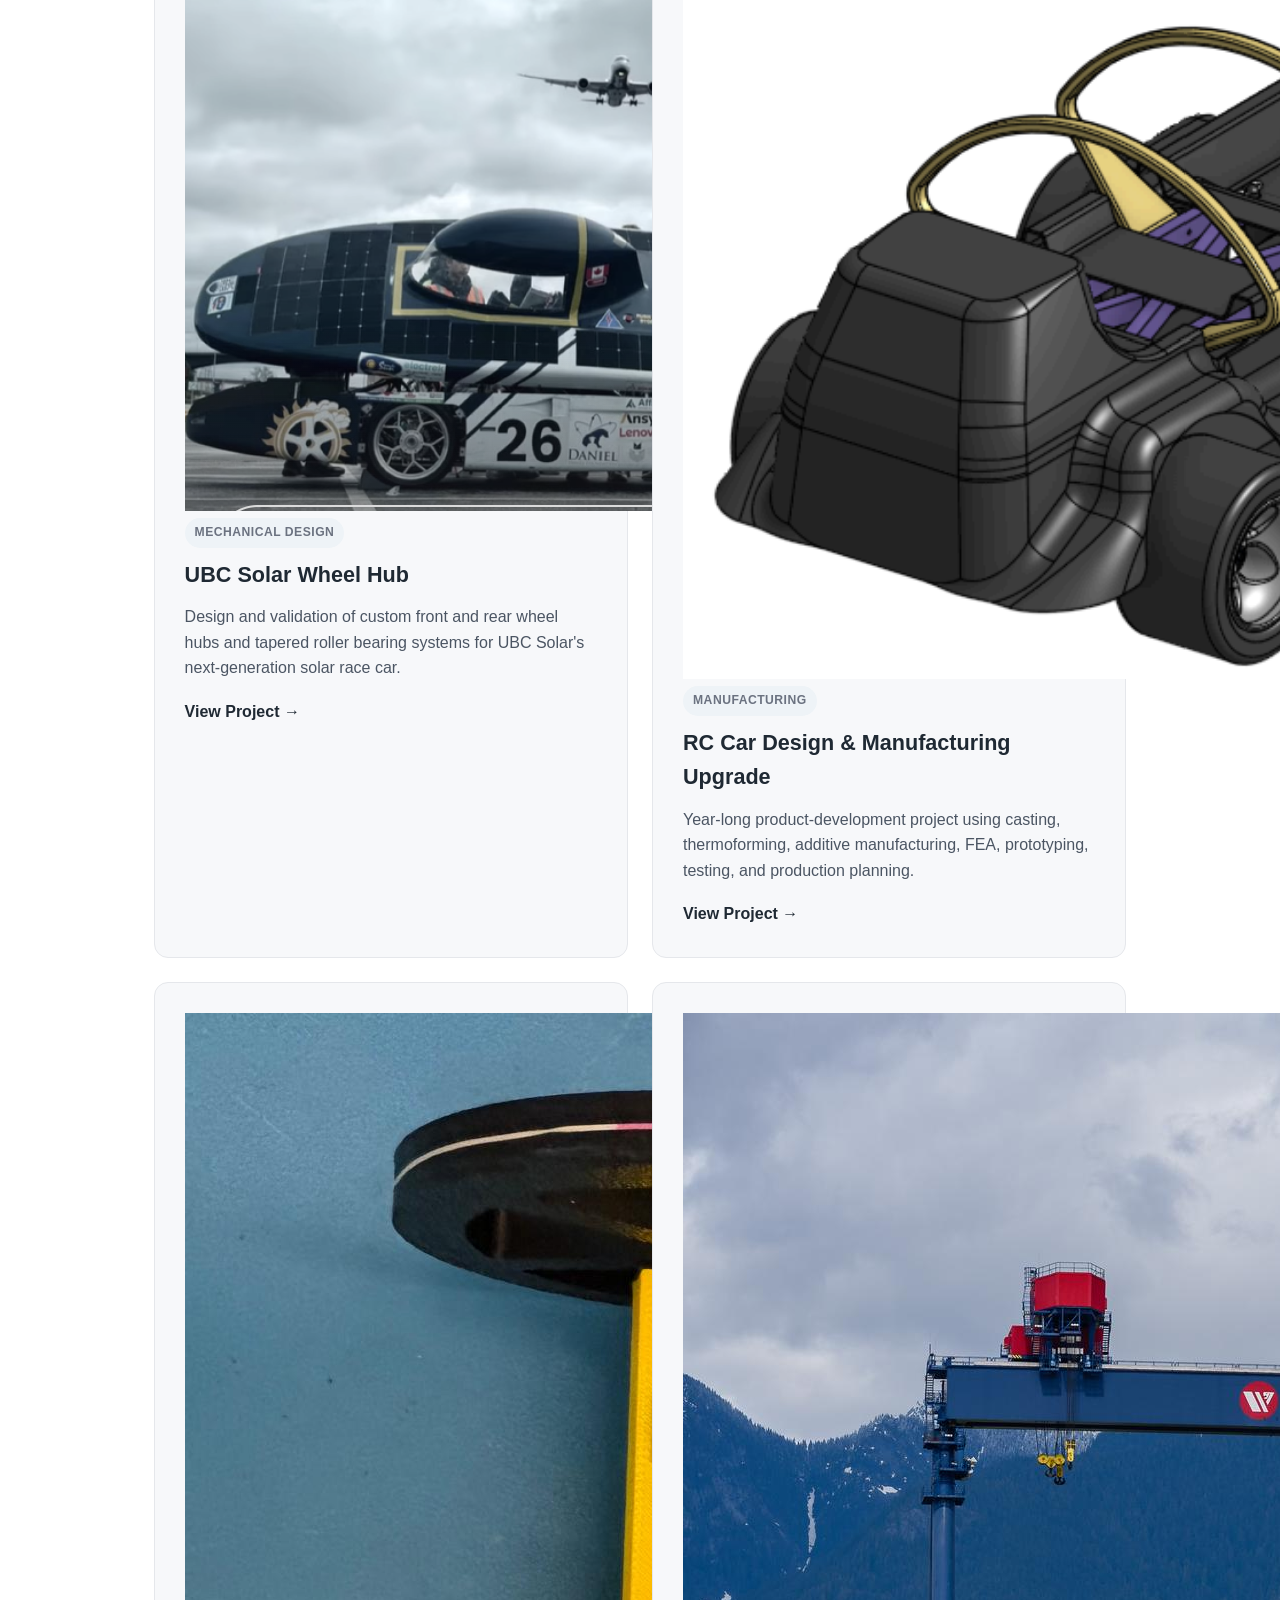
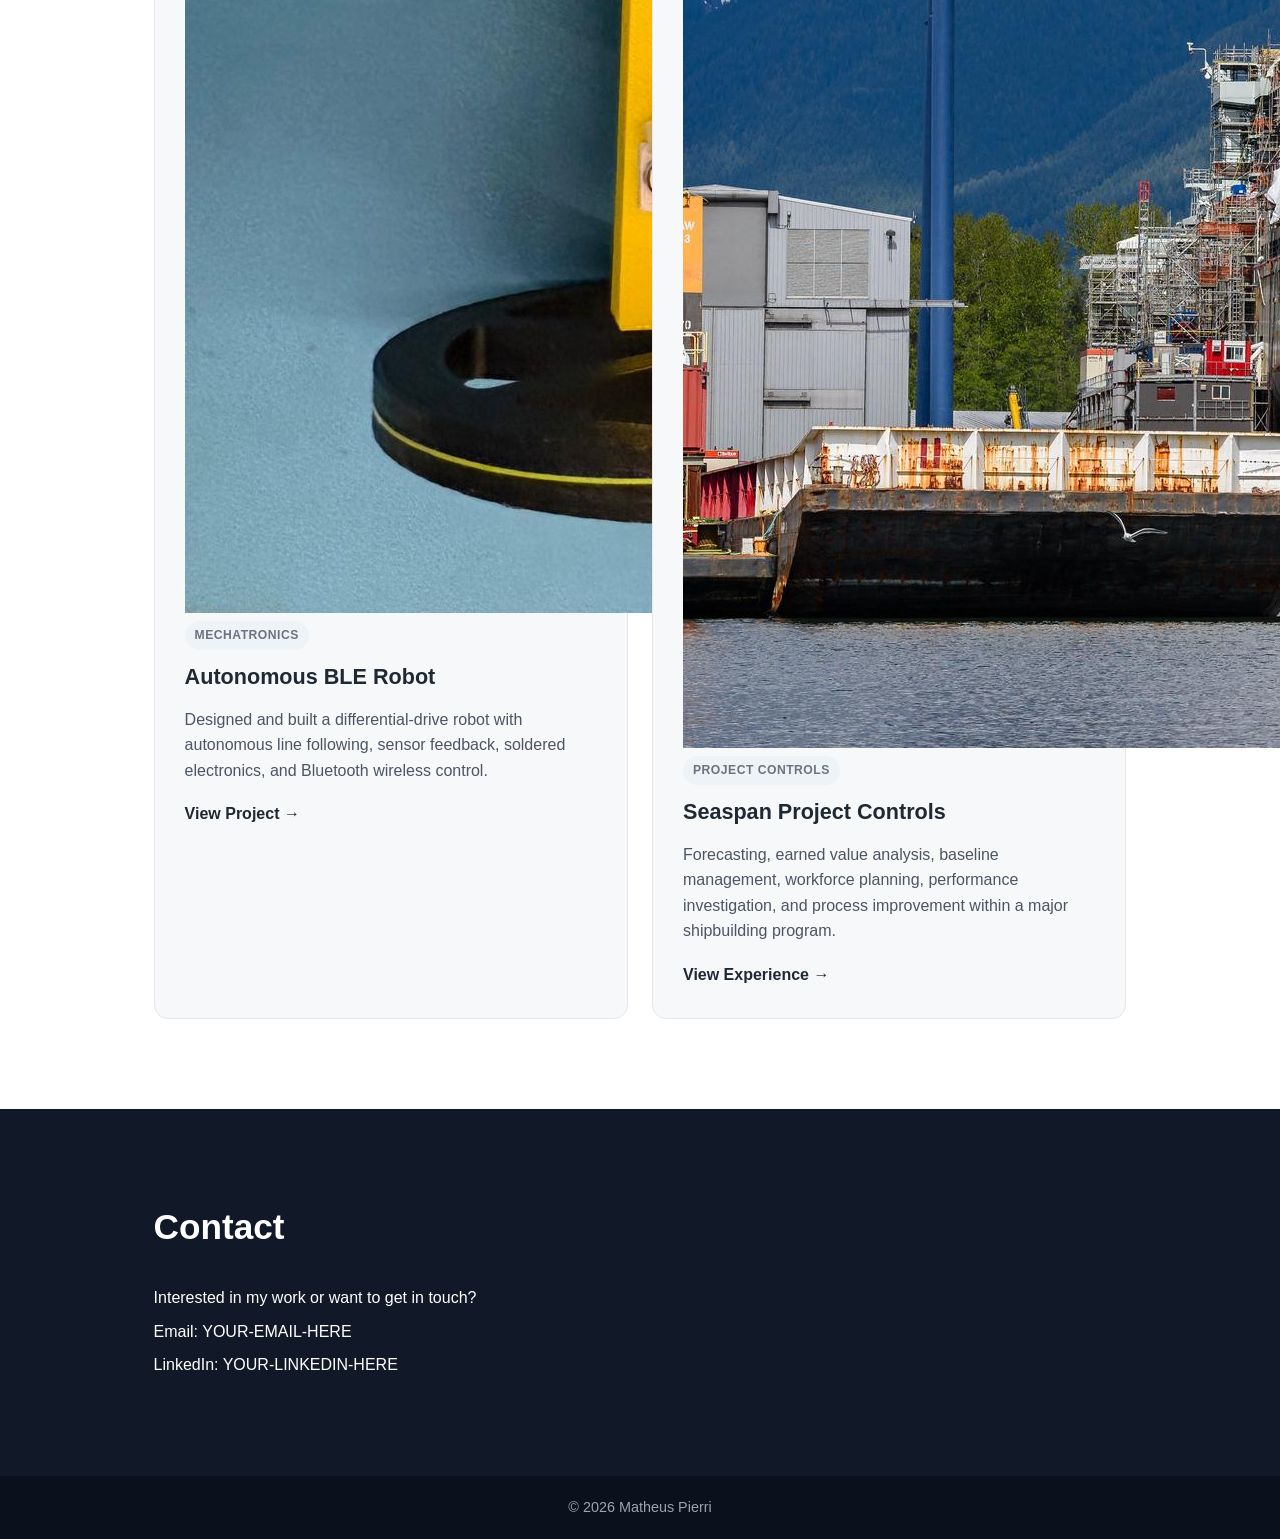
==== commit 555075fa: "Update project descriptions and headings in index.html" ====
--- a/index.html
+++ b/index.html
@@ -211,7 +211,7 @@
             <span>Aug. 2021 – Jun. 2023</span>
         </div>
 
-        <h3>Kumon</h3>
+        <h3>Kumon North America Inc</h3>
         <p>Math & Reading Assistant</p>
 
         <p>
@@ -225,13 +225,18 @@
 </section>
 
     <!-- Projects -->
-    <section id="projects">
+<section id="projects">
 
     <h2>Featured Projects</h2>
 
+
+    <!-- UBC Solar -->
     <article>
-        <div class="project-image-placeholder">
-            UBC Solar Image
+
+        <div class="project-card-image">
+            <img
+                src="images/home/solar-banner.png"
+                alt="UBC Solar team and solar race car">
         </div>
 
         <span class="project-tag">Mechanical Design</span>
@@ -239,17 +244,22 @@
         <h3>UBC Solar Wheel Hub</h3>
 
         <p>
-            Design and validation of a custom lightweight wheel hub and tapered roller
-            bearing system for UBC Solar's next-generation solar race car.
+            Design and validation of custom front and rear wheel hubs and tapered roller
+            bearing systems for UBC Solar's next-generation solar race car.
         </p>
 
         <a href="projects/solar.html">View Project →</a>
-    </article>
-
-
+
+    </article>
+
+
+    <!-- RC Car -->
     <article>
-        <div class="project-image-placeholder">
-            RC Car Image
+
+        <div class="project-card-image">
+            <img
+                src="images/home/rc-car-final.png"
+                alt="Final redesigned RC car">
         </div>
 
         <span class="project-tag">Manufacturing</span>
@@ -257,17 +267,22 @@
         <h3>RC Car Design & Manufacturing Upgrade</h3>
 
         <p>
-            Full redesign of an RC vehicle using casting, thermoforming, additive
-            manufacturing, FEA, prototyping, testing, and production planning.
+            Year-long product-development project using casting, thermoforming,
+            additive manufacturing, FEA, prototyping, testing, and production planning.
         </p>
 
         <a href="projects/manu330.html">View Project →</a>
-    </article>
-
-
+
+    </article>
+
+
+    <!-- BLE Robot -->
     <article>
-        <div class="project-image-placeholder">
-            Robot Image
+
+        <div class="project-card-image">
+            <img
+                src="images/home/robot-final.png"
+                alt="Final autonomous line-following and BLE-controlled robot">
         </div>
 
         <span class="project-tag">Mechatronics</span>
@@ -275,17 +290,22 @@
         <h3>Autonomous BLE Robot</h3>
 
         <p>
-            Built a 3D-printed differential-drive robot with autonomous line following,
+            Designed and built a differential-drive robot with autonomous line following,
             sensor feedback, soldered electronics, and Bluetooth wireless control.
         </p>
 
         <a href="projects/robot.html">View Project →</a>
-    </article>
-
-
+
+    </article>
+
+
+    <!-- Seaspan -->
     <article>
-        <div class="project-image-placeholder">
-            Seaspan Image
+
+        <div class="project-card-image">
+            <img
+                src="images/home/seaspan-banner.png"
+                alt="Seaspan Shipyards Joint Support Ship program">
         </div>
 
         <span class="project-tag">Project Controls</span>
@@ -293,11 +313,13 @@
         <h3>Seaspan Project Controls</h3>
 
         <p>
-            Forecasting, earned value analysis, workforce planning, performance
-            investigation, and process improvement within a large shipbuilding program.
+            Forecasting, earned value analysis, baseline management, workforce planning,
+            performance investigation, and process improvement within a major
+            shipbuilding program.
         </p>
 
         <a href="projects/seaspan.html">View Experience →</a>
+
     </article>
 
 </section>
--- a/style.css
+++ b/style.css
@@ -1082,3 +1082,951 @@
     }
 
 }
+
+
+/* =========================================================
+   HOMEPAGE EXPERIENCE
+   ========================================================= */
+
+.experience-featured {
+    padding: 32px !important;
+}
+
+.experience-featured > p:last-of-type {
+    max-width: 900px;
+    line-height: 1.75;
+}
+
+
+/* Metric tiles */
+
+.experience-metrics {
+    display: grid;
+    grid-template-columns: repeat(3, 1fr);
+
+    gap: 12px;
+
+    margin-top: 24px;
+    margin-bottom: 22px;
+}
+
+.experience-metrics div {
+    padding: 16px;
+
+    background: #f1f5f9;
+
+    border: 1px solid #e2e8f0;
+    border-radius: 9px;
+}
+
+.experience-metrics strong {
+    display: block;
+
+    margin-bottom: 4px;
+
+    font-size: 1.08rem;
+    line-height: 1.25;
+
+    color: #172b3a;
+}
+
+.experience-metrics span {
+    display: block;
+
+    font-size: 0.78rem;
+    line-height: 1.45;
+
+    color: #64748b;
+}
+
+
+/* Link to detailed experience/project page */
+
+.experience-link {
+    display: inline-block;
+
+    margin-top: 2px;
+
+    font-weight: 700;
+    color: #1e3a5f;
+}
+
+.experience-link:hover {
+    text-decoration: underline;
+}
+
+
+/* Smaller experience entries:
+   MyGradeBooster + Kumon */
+
+.experience-compact {
+    padding: 24px 28px !important;
+}
+
+.experience-compact > p:last-child {
+    max-width: 850px;
+
+    color: #4b5563;
+    line-height: 1.7;
+}
+
+
+/* Slightly more visual separation between entries */
+
+#experience article {
+    transition: transform 0.2s ease, box-shadow 0.2s ease;
+}
+
+#experience article:hover {
+    transform: translateY(-2px);
+
+    box-shadow: 0 8px 22px rgba(15, 23, 42, 0.06);
+}
+
+
+/* =========================================================
+   RESPONSIVE EXPERIENCE LAYOUT
+   ========================================================= */
+
+@media (max-width: 900px) {
+
+    .experience-metrics {
+        grid-template-columns: repeat(2, 1fr);
+    }
+
+}
+
+
+@media (max-width: 520px) {
+
+    .experience-metrics {
+        grid-template-columns: 1fr;
+    }
+
+    .experience-featured {
+        padding: 24px !important;
+    }
+
+    .experience-compact {
+        padding: 22px !important;
+    }
+
+}
+
+/* =========================================================
+   SOLAR PROJECT PAGE
+   ========================================================= */
+
+
+/* ---------- Real project images / video ---------- */
+
+.project-figure {
+    margin-top: 28px;
+}
+
+.project-figure img,
+.project-figure video {
+    display: block;
+
+    width: 100%;
+    height: auto;
+
+    border-radius: 12px;
+
+    border: 1px solid #dbe2e8;
+
+    background: #eef1f4;
+}
+
+.project-figure video {
+    max-height: 560px;
+
+    object-fit: contain;
+
+    background: #111827;
+}
+
+.project-figure figcaption {
+    margin-top: 11px;
+
+    font-size: 0.84rem;
+    line-height: 1.6;
+
+    color: #64748b;
+}
+
+.project-figure figcaption strong {
+    color: #374151;
+}
+
+.project-figure-wide {
+    max-width: 780px;
+    width: 65%;
+
+    margin-left: auto;
+    margin-right: auto;
+}
+
+.solar-hero-media {
+    padding-top: 55px !important;
+    padding-bottom: 55px !important;
+}
+
+
+/* ---------- Solar redesign cascade ---------- */
+
+.solar-redesign-flow {
+    display: grid;
+
+    grid-template-columns:
+        1fr auto
+        1fr auto
+        1fr auto
+        1fr auto
+        1fr;
+
+    gap: 10px;
+
+    align-items: stretch;
+
+    margin-top: 40px;
+}
+
+
+.solar-redesign-flow article {
+    padding: 22px 18px;
+
+    background: white;
+
+    border: 1px solid #e1e6eb;
+    border-radius: 12px;
+
+    text-align: center;
+}
+
+
+.solar-redesign-flow span {
+    display: block;
+
+    margin-bottom: 8px;
+
+    font-size: 0.67rem;
+    font-weight: 700;
+
+    text-transform: uppercase;
+    letter-spacing: 0.08em;
+
+    color: #6b7280;
+}
+
+
+.solar-redesign-flow strong {
+    display: block;
+
+    margin-bottom: 7px;
+
+    font-size: 1rem;
+
+    color: #172b3a;
+}
+
+
+.solar-redesign-flow p {
+    font-size: 0.83rem;
+    line-height: 1.55;
+
+    color: #64748b;
+}
+
+
+.solar-design-callout {
+    background: #f0f5f8;
+}
+
+
+/* ---------- Solar figure grids ---------- */
+
+.solar-figure-grid {
+    display: grid;
+
+    grid-template-columns: repeat(2, minmax(0, 1fr));
+
+    gap: 28px;
+
+    margin-top: 38px;
+}
+
+.solar-figure-grid .project-figure {
+    margin-top: 0;
+}
+
+.solar-figure-grid img {
+    height: 360px;
+
+    object-fit: contain;
+}
+
+
+/* ---------- Extra metrics ---------- */
+
+.solar-metric-grid {
+    grid-template-columns: repeat(4, minmax(0, 1fr));
+}
+
+
+/* ---------- Misalignment calculation ---------- */
+
+.solar-calculation-card {
+    align-self: center;
+
+    padding: 34px;
+
+    background: #111827;
+
+    border-radius: 14px;
+
+    color: white;
+}
+
+
+.solar-calculation-card > span {
+    display: block;
+
+    margin-bottom: 7px;
+
+    text-transform: uppercase;
+    letter-spacing: 0.09em;
+
+    font-size: 0.7rem;
+    font-weight: 700;
+
+    color: #9ca3af;
+}
+
+
+.solar-calculation-card > strong {
+    display: block;
+
+    margin-bottom: 14px;
+
+    font-size: clamp(2.3rem, 4vw, 3.4rem);
+    line-height: 1.1;
+}
+
+
+.solar-calculation-card > p {
+    margin-bottom: 22px;
+
+    color: #d1d5db;
+
+    line-height: 1.65;
+}
+
+
+.solar-equation {
+    padding: 11px 14px;
+
+    margin-top: 9px;
+
+    background: #1f2937;
+
+    border: 1px solid #374151;
+    border-radius: 8px;
+
+    font-family: "Courier New", Courier, monospace;
+
+    font-size: 0.92rem;
+
+    color: #f3f4f6;
+}
+
+
+/* ---------- Front / rear variants ---------- */
+
+.solar-variant-section {
+    background: #f8fafc;
+}
+
+.solar-small-stat {
+    display: inline-block;
+
+    margin-top: 18px;
+
+    padding: 7px 11px;
+
+    border-radius: 7px;
+
+    background: #eef2f6;
+
+    color: #172b3a;
+
+    font-size: 0.9rem;
+}
+
+.solar-comparison-figure {
+    margin-top: 45px;
+}
+
+
+/* =========================================================
+   SOLAR RESPONSIVE
+   ========================================================= */
+
+@media (max-width: 1200px) {
+
+    .solar-redesign-flow {
+        grid-template-columns: repeat(2, 1fr);
+    }
+
+    .solar-redesign-flow .flow-arrow {
+        display: none;
+    }
+
+    .solar-metric-grid {
+        grid-template-columns: repeat(2, 1fr);
+    }
+
+}
+
+
+@media (max-width: 850px) {
+
+    .solar-figure-grid {
+        grid-template-columns: 1fr;
+    }
+
+    .solar-figure-grid img {
+        height: auto;
+        max-height: 440px;
+    }
+
+}
+
+
+@media (max-width: 650px) {
+
+    .solar-redesign-flow {
+        grid-template-columns: 1fr;
+    }
+
+    .solar-metric-grid {
+        grid-template-columns: 1fr;
+    }
+
+    .solar-calculation-card {
+        padding: 26px;
+    }
+
+}
+
+/* =========================================================
+   MANU 330 / RC CAR PROJECT PAGE
+   ========================================================= */
+
+.manu-hero-media {
+    padding-top: 55px !important;
+    padding-bottom: 55px !important;
+}
+
+
+/* Keep the hero image visually strong without making it huge */
+
+.manu-hero-media .project-figure-wide {
+    width: 78%;
+    max-width: 1000px;
+}
+
+
+/* Secondary full-width figures */
+
+.manu-secondary-figure {
+    width: 72%;
+    max-width: 900px;
+
+    margin-top: 55px;
+    margin-left: auto;
+    margin-right: auto;
+}
+
+
+/* Give the PolyFlow figure its own breathing room */
+
+.manu-simulation-section {
+    padding-top: 20px !important;
+}
+
+.manu-simulation-section .project-figure-wide {
+    width: 60%;
+    max-width: 760px;
+}
+
+
+/* Prevent very tall report screenshots from dominating */
+
+.manu-simulation-section img,
+.manu-secondary-figure img {
+    max-height: 560px;
+    object-fit: contain;
+}
+
+
+/* Video presentation */
+
+.project-figure video {
+    display: block;
+
+    width: 100%;
+    height: auto;
+
+    max-height: 520px;
+
+    object-fit: contain;
+
+    background: #111827;
+
+    border-radius: 12px;
+    border: 1px solid #dbe2e8;
+}
+
+
+/* =========================================================
+   MANU RESPONSIVE
+   ========================================================= */
+
+@media (max-width: 850px) {
+
+    .manu-hero-media .project-figure-wide,
+    .manu-secondary-figure,
+    .manu-simulation-section .project-figure-wide {
+        width: 100%;
+    }
+
+}
+
+/* =========================================================
+   BLE ROBOT PROJECT PAGE
+   ========================================================= */
+
+.robot-hero-media {
+    padding-top: 55px !important;
+    padding-bottom: 55px !important;
+}
+
+
+/* Final robot hero image */
+
+.robot-hero-media .project-figure-wide {
+    width: 70%;
+    max-width: 900px;
+}
+
+
+/* Keep testing video from becoming too large */
+
+.robot-hero-media + section video,
+.project-page video {
+    max-height: 520px;
+    object-fit: contain;
+}
+
+
+/* Mobile */
+
+@media (max-width: 850px) {
+
+    .robot-hero-media .project-figure-wide {
+        width: 100%;
+    }
+
+}
+
+/* =========================================================
+   SEASPAN PROJECT PAGES
+   ========================================================= */
+
+
+/* ---------------------------------------------------------
+   Main ship hero image
+   --------------------------------------------------------- */
+
+.seaspan-hero-media {
+    padding-top: 50px !important;
+    padding-bottom: 55px !important;
+}
+
+.seaspan-hero-media .project-figure-wide {
+    width: 72%;
+    max-width: 950px;
+}
+
+
+/* ---------------------------------------------------------
+   General Seaspan focus sections
+   --------------------------------------------------------- */
+
+.seaspan-focus-section {
+    position: relative;
+}
+
+.project-text-wide {
+    max-width: 900px;
+}
+
+
+/* ---------------------------------------------------------
+   Landing page deep-dive cards
+   --------------------------------------------------------- */
+
+.seaspan-deep-dive-section .section-summary {
+    max-width: 760px;
+    margin-bottom: 38px;
+}
+
+.seaspan-card-grid {
+    display: grid;
+    grid-template-columns: repeat(2, minmax(0, 1fr));
+    gap: 24px;
+}
+
+.seaspan-project-card {
+    padding: 30px;
+
+    border: 1px solid #dbe2e8;
+    border-radius: 14px;
+
+    background: #ffffff;
+
+    transition:
+        transform 0.2s ease,
+        box-shadow 0.2s ease;
+}
+
+.seaspan-project-card:hover {
+    transform: translateY(-3px);
+    box-shadow: 0 12px 28px rgba(15, 23, 42, 0.08);
+}
+
+.seaspan-project-card h3 {
+    margin-top: 12px;
+    margin-bottom: 14px;
+}
+
+.seaspan-project-card p {
+    margin-bottom: 14px;
+}
+
+.seaspan-project-card .card-detail {
+    font-size: 0.94rem;
+    opacity: 0.78;
+}
+
+.seaspan-project-card a {
+    display: inline-block;
+    margin-top: 6px;
+
+    font-weight: 600;
+    text-decoration: none;
+}
+
+
+/* Let the final fifth card fill a little more naturally */
+
+.seaspan-card-grid .seaspan-project-card:last-child {
+    grid-column: span 2;
+}
+
+
+/* ---------------------------------------------------------
+   Tags
+   --------------------------------------------------------- */
+
+.project-tag {
+    display: inline-block;
+
+    padding: 5px 10px;
+
+    border-radius: 999px;
+
+    font-size: 0.76rem;
+    font-weight: 700;
+    letter-spacing: 0.04em;
+    text-transform: uppercase;
+
+    background: #eef3f7;
+}
+
+
+/* ---------------------------------------------------------
+   Forecasting - LOE / discrete comparison
+   --------------------------------------------------------- */
+
+.seaspan-concept-comparison {
+    margin-top: 30px;
+}
+
+.seaspan-concept-comparison article {
+    padding: 28px;
+
+    border: 1px solid #dbe2e8;
+    border-radius: 14px;
+
+    background: #ffffff;
+}
+
+.seaspan-concept-comparison h3 {
+    margin-top: 12px;
+}
+
+
+/* ---------------------------------------------------------
+   Forecasting - explanatory callout
+   --------------------------------------------------------- */
+
+.seaspan-impact-callout {
+    max-width: 900px;
+
+    margin: 40px auto 0;
+    padding: 26px 30px;
+
+    border-left: 4px solid currentColor;
+    border-radius: 8px;
+
+    background: #f5f7f9;
+}
+
+.seaspan-impact-callout p {
+    margin: 0;
+}
+
+
+/* ---------------------------------------------------------
+   Forecasting - ultra-wide Excel figure
+   --------------------------------------------------------- */
+
+.seaspan-wide-figure-section {
+    padding-top: 20px !important;
+}
+
+.seaspan-ultrawide-figure {
+    width: 92% !important;
+    max-width: 1350px !important;
+}
+
+.seaspan-ultrawide-figure img {
+    width: 100%;
+    max-height: 650px;
+
+    object-fit: contain;
+}
+
+
+/* ---------------------------------------------------------
+   Forecasting expansion flow
+   --------------------------------------------------------- */
+
+.seaspan-expansion-flow {
+    display: grid;
+
+    grid-template-columns:
+        minmax(0, 1fr)
+        auto
+        minmax(0, 1fr)
+        auto
+        minmax(0, 1fr)
+        auto
+        minmax(0, 1fr);
+
+    align-items: center;
+    gap: 14px;
+
+    margin-top: 38px;
+}
+
+.seaspan-expansion-flow article {
+    padding: 22px 18px;
+
+    text-align: center;
+
+    border: 1px solid #dbe2e8;
+    border-radius: 12px;
+
+    background: #ffffff;
+}
+
+.seaspan-expansion-flow span {
+    display: block;
+
+    margin-bottom: 7px;
+
+    font-size: 0.78rem;
+    font-weight: 700;
+    text-transform: uppercase;
+    letter-spacing: 0.04em;
+
+    opacity: 0.65;
+}
+
+.seaspan-expansion-flow strong {
+    display: block;
+
+    margin-bottom: 7px;
+
+    font-size: 1rem;
+}
+
+.seaspan-expansion-flow p {
+    margin: 0;
+
+    font-size: 0.87rem;
+    opacity: 0.72;
+}
+
+.seaspan-expansion-flow .flow-arrow {
+    font-size: 1.5rem;
+    opacity: 0.45;
+}
+
+
+/* ---------------------------------------------------------
+   Forecasting major-impact block
+   --------------------------------------------------------- */
+
+.seaspan-major-impact {
+    max-width: 620px;
+
+    margin: 50px auto;
+    padding: 32px;
+
+    text-align: center;
+
+    border: 1px solid #dbe2e8;
+    border-radius: 14px;
+
+    background: #ffffff;
+}
+
+.seaspan-major-impact span {
+    display: block;
+
+    margin-bottom: 8px;
+
+    font-size: 0.8rem;
+    font-weight: 700;
+    text-transform: uppercase;
+    letter-spacing: 0.05em;
+
+    opacity: 0.65;
+}
+
+.seaspan-major-impact strong {
+    display: block;
+
+    margin-bottom: 10px;
+
+    font-size: clamp(1.8rem, 4vw, 2.7rem);
+}
+
+.seaspan-major-impact p {
+    margin: 0;
+}
+
+
+/* ---------------------------------------------------------
+   Seaspan figures
+   --------------------------------------------------------- */
+
+.project-page .project-figure img {
+    display: block;
+
+    width: 100%;
+    height: auto;
+
+    object-fit: contain;
+}
+
+
+/* Excel / graph screenshots should remain readable */
+
+.project-page .project-figure {
+    overflow: visible;
+}
+
+.project-page .project-figure figcaption {
+    margin-top: 12px;
+
+    font-size: 0.88rem;
+    line-height: 1.5;
+
+    opacity: 0.72;
+}
+
+
+/* ---------------------------------------------------------
+   Portfolio confidentiality note
+   --------------------------------------------------------- */
+
+.portfolio-note {
+    max-width: 900px;
+
+    margin: 34px auto 0;
+
+    font-size: 0.9rem;
+    line-height: 1.6;
+
+    opacity: 0.72;
+}
+
+
+/* =========================================================
+   RESPONSIVE
+   ========================================================= */
+
+@media (max-width: 1000px) {
+
+    .seaspan-expansion-flow {
+        grid-template-columns: repeat(2, minmax(0, 1fr));
+    }
+
+    .seaspan-expansion-flow .flow-arrow {
+        display: none;
+    }
+
+}
+
+
+@media (max-width: 850px) {
+
+    .seaspan-hero-media .project-figure-wide,
+    .seaspan-ultrawide-figure {
+        width: 100% !important;
+    }
+
+    .seaspan-card-grid {
+        grid-template-columns: 1fr;
+    }
+
+    .seaspan-card-grid .seaspan-project-card:last-child {
+        grid-column: auto;
+    }
+
+    .seaspan-expansion-flow {
+        grid-template-columns: 1fr;
+    }
+
+}
+
+
+@media (max-width: 650px) {
+
+    .seaspan-project-card,
+    .seaspan-concept-comparison article,
+    .seaspan-major-impact,
+    .seaspan-impact-callout {
+        padding: 22px;
+    }
+
+    .seaspan-ultrawide-figure img {
+        max-height: none;
+    }
+
+}
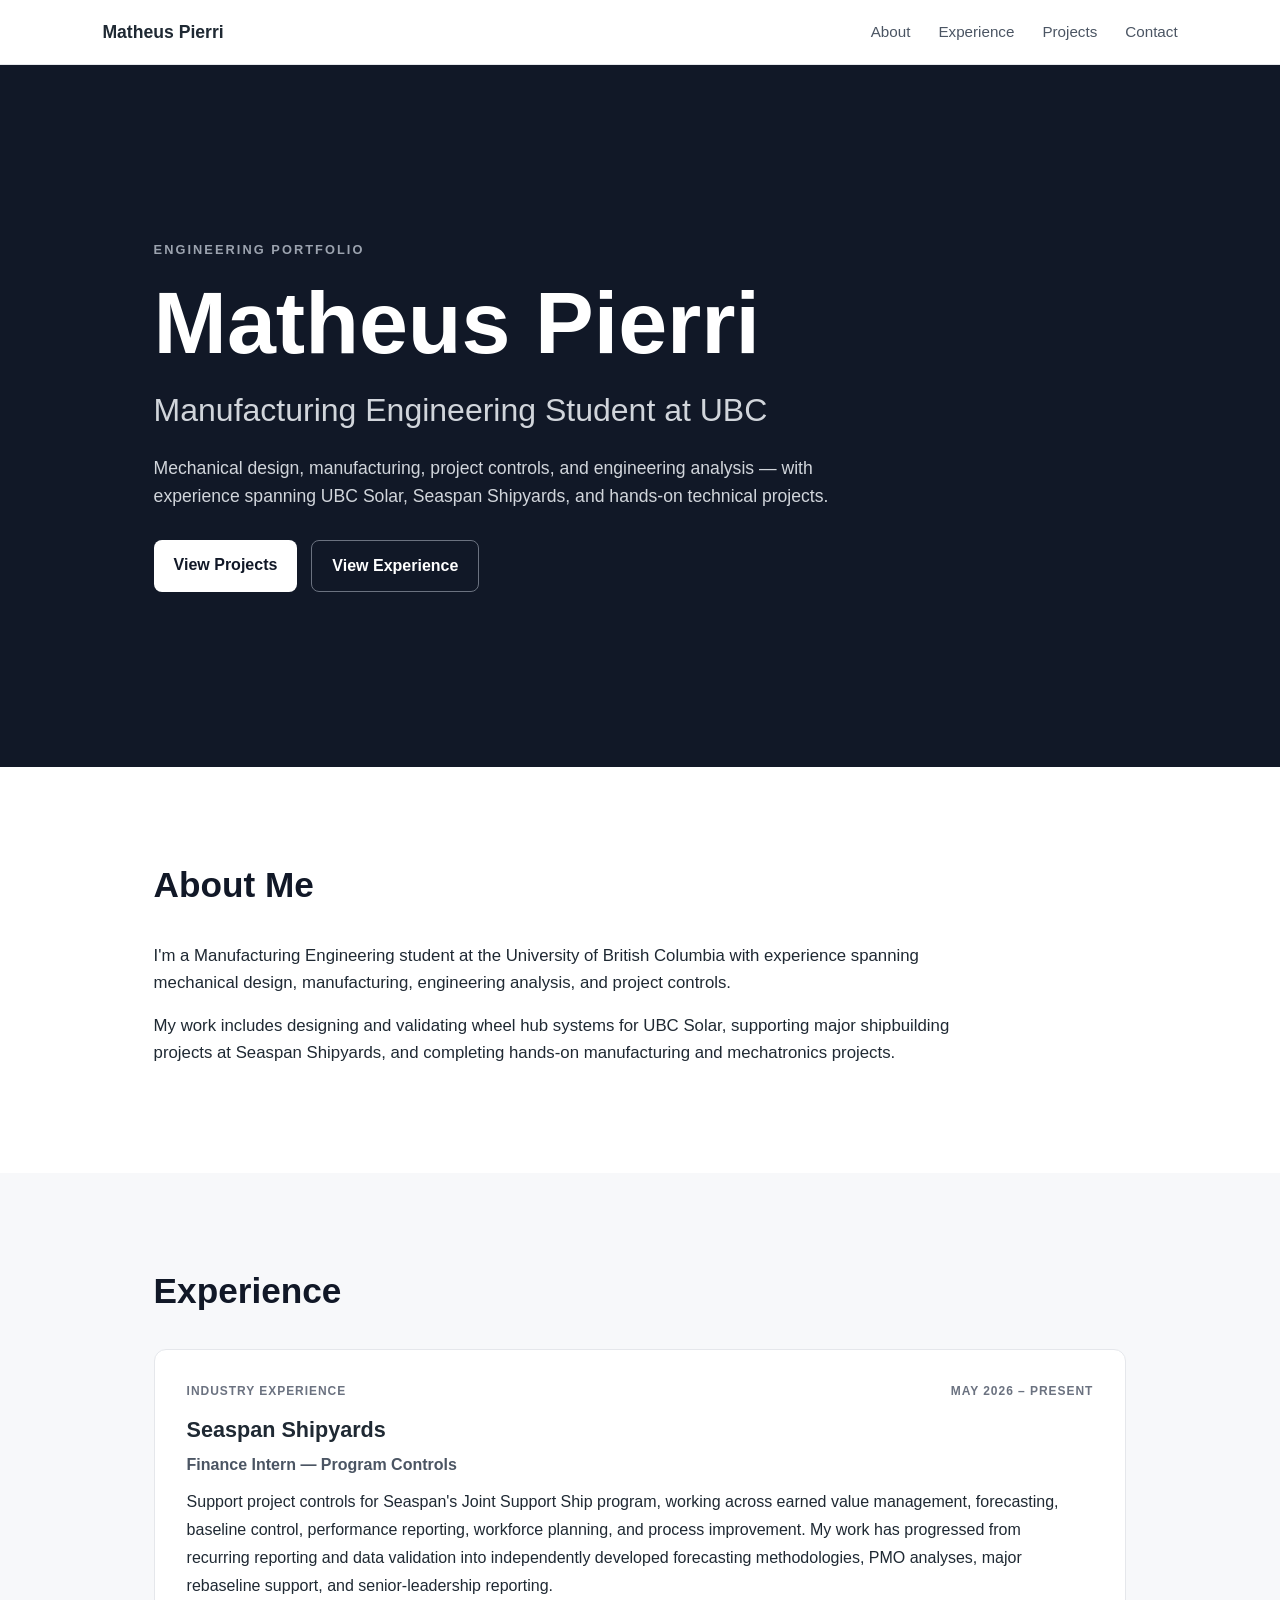
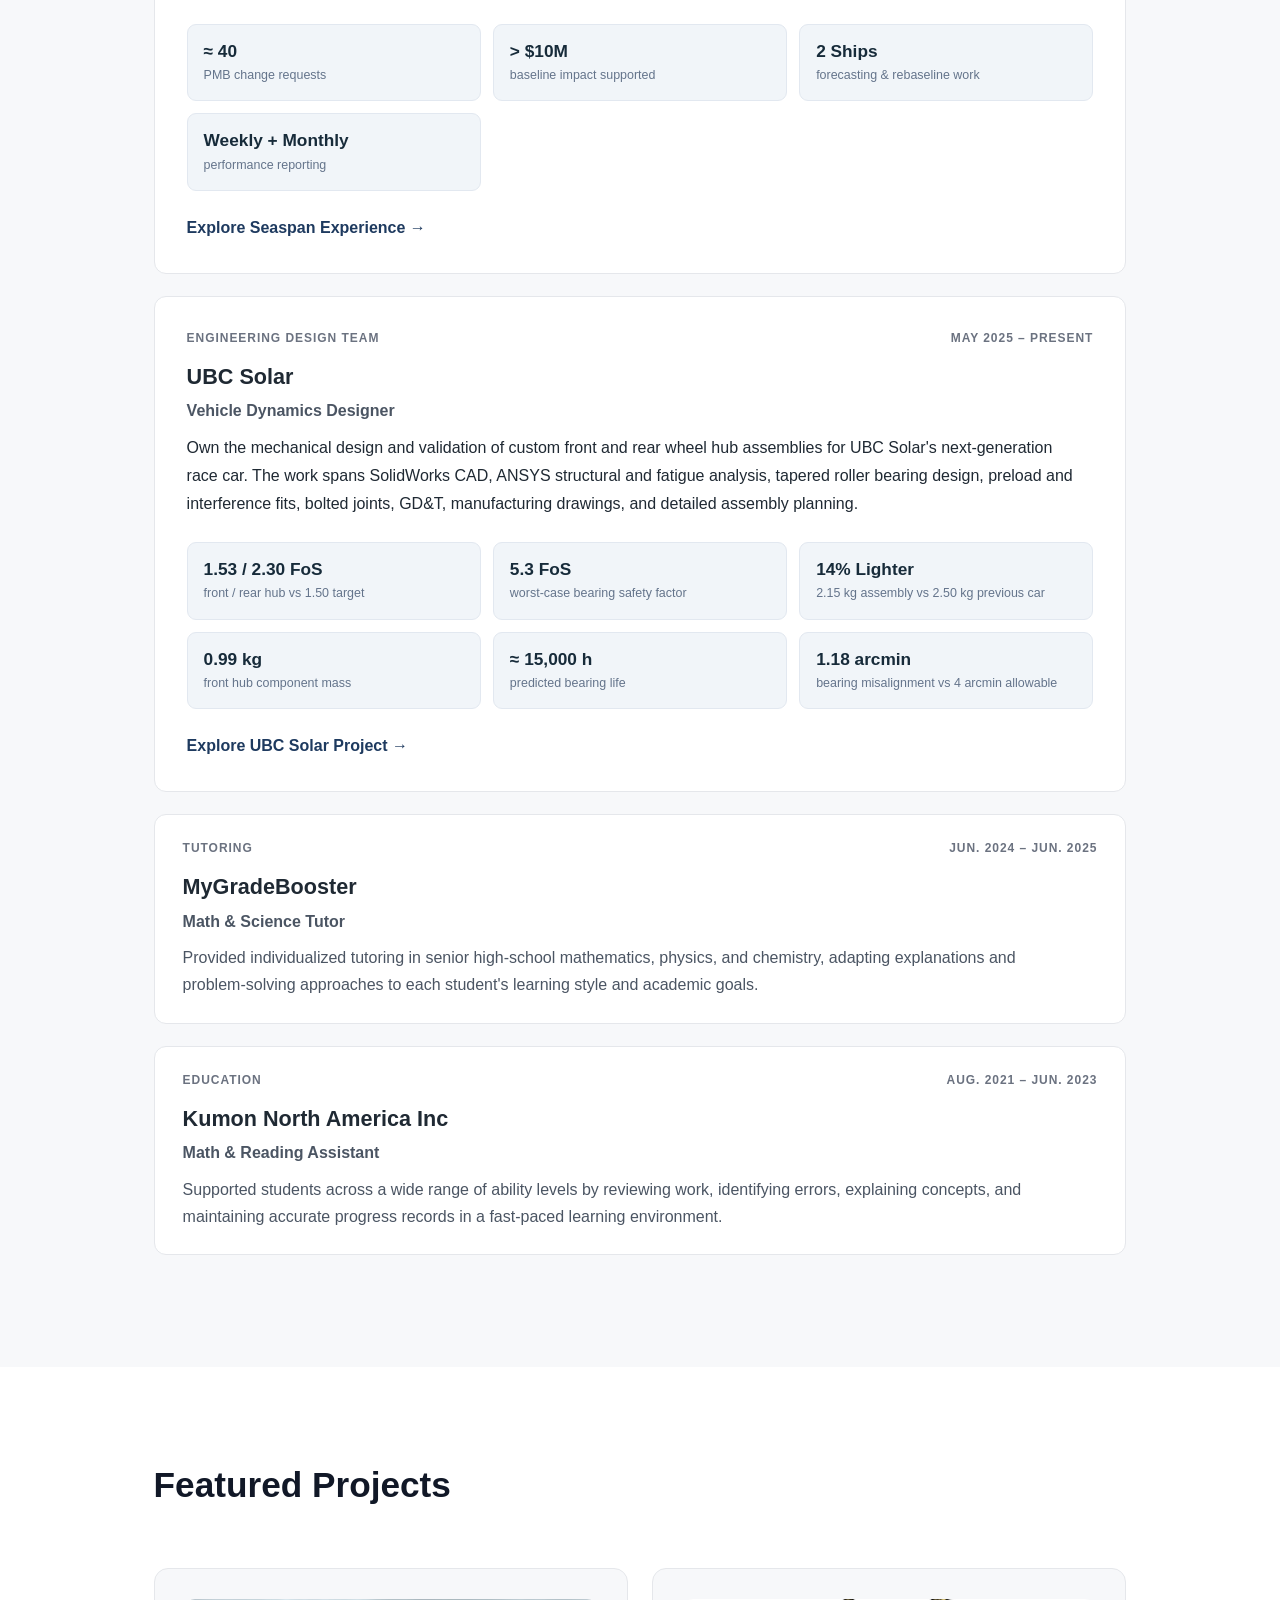
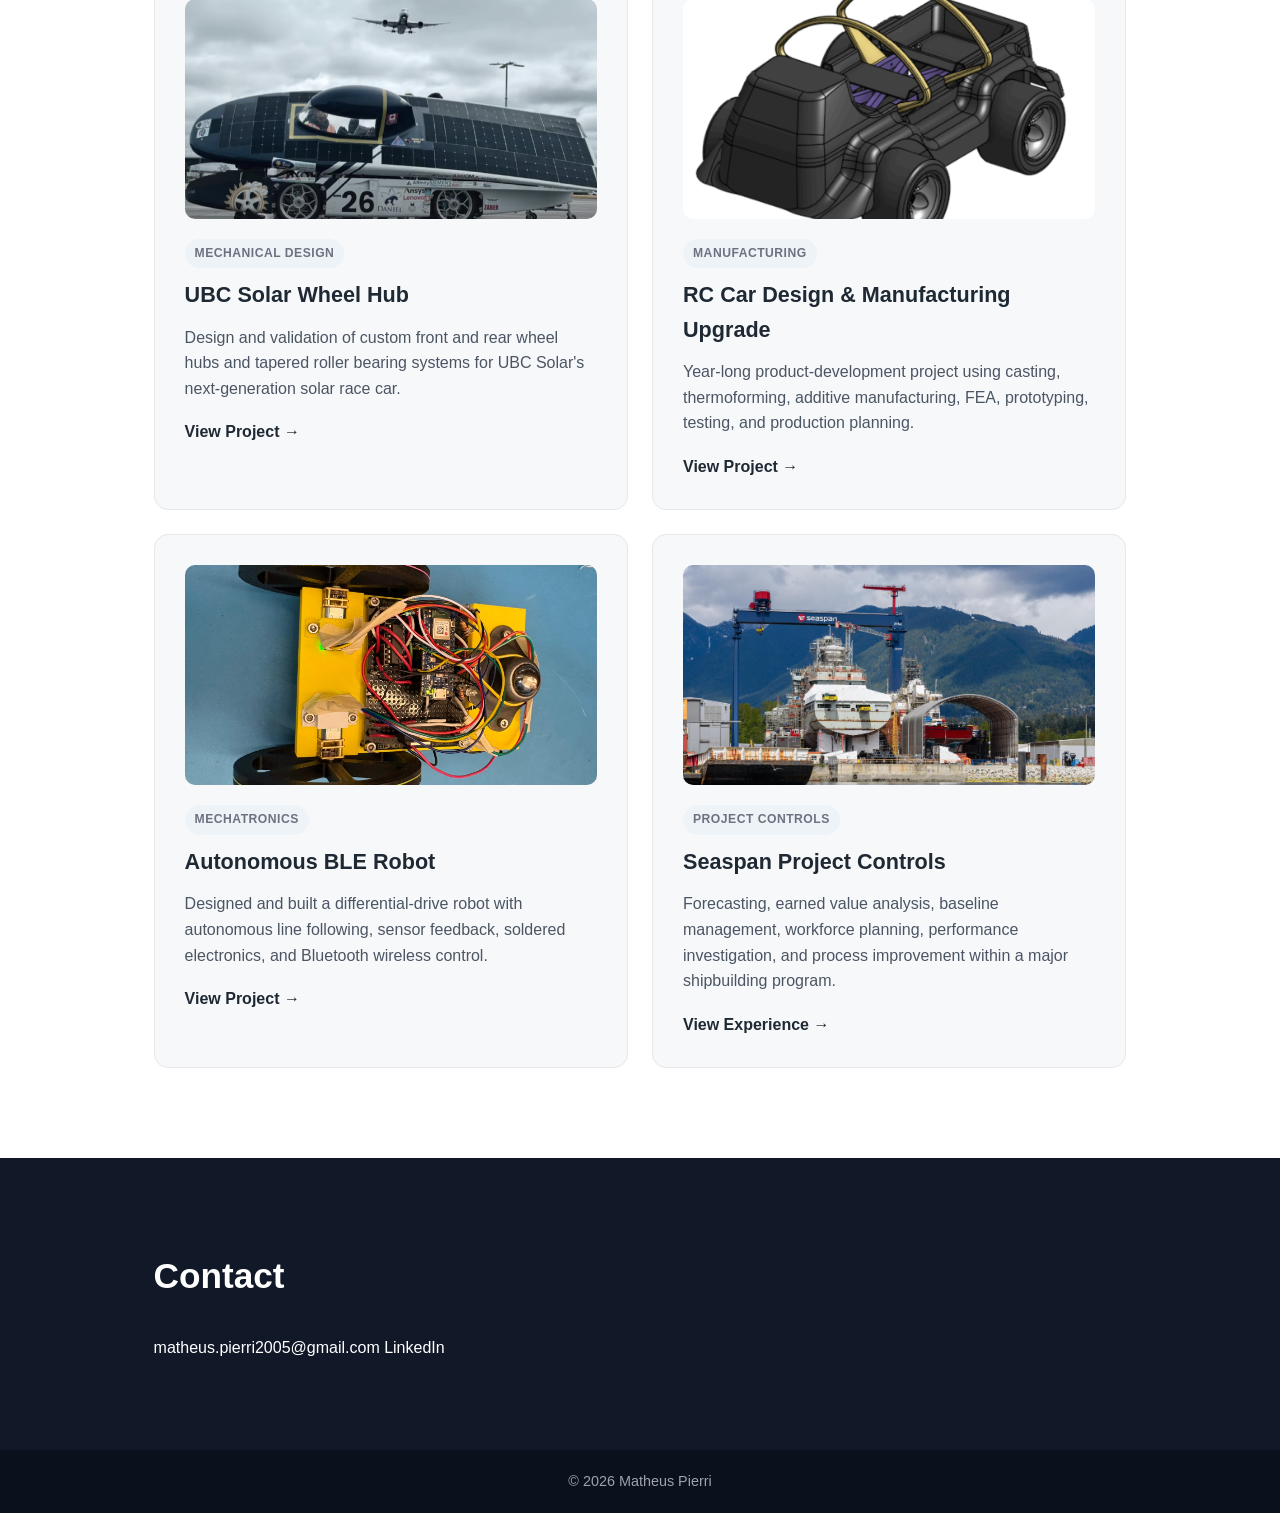
==== commit 909ca604: "Update contact section with email and LinkedIn links Removed placeholder text and added contact link" ====
--- a/index.html
+++ b/index.html
@@ -330,17 +330,13 @@
 
         <h2>Contact</h2>
 
-        <p>
-            Interested in my work or want to get in touch?
-        </p>
-
-        <p>
-            Email: YOUR-EMAIL-HERE
-        </p>
-
-        <p>
-            LinkedIn: YOUR-LINKEDIN-HERE
-        </p>
+        <a href="mailto:matheus.pierri2005@gmail.com">
+            matheus.pierri2005@gmail.com
+        </a>
+
+        <a href="https://www.linkedin.com/in/matheus-pierri/" target="_blank" rel="noopener noreferrer">
+            LinkedIn
+        </a>
 
     </section>
 
--- a/style.css
+++ b/style.css
@@ -2030,3 +2030,39 @@
     }
 
 }
+
+/* =========================================================
+   HOMEPAGE PROJECT IMAGES
+   Match old gray placeholder sizing
+   ========================================================= */
+
+.project-card-image {
+    height: 220px;
+    margin-bottom: 20px;
+
+    overflow: hidden;
+
+    background: #e5e7eb;
+    border-radius: 10px;
+}
+
+.project-card-image img {
+    display: block;
+
+    width: 100%;
+    height: 100%;
+
+    object-fit: cover;
+    object-position: center;
+}
+
+
+/* Mobile */
+
+@media (max-width: 600px) {
+
+    .project-card-image {
+        height: 180px;
+    }
+
+}
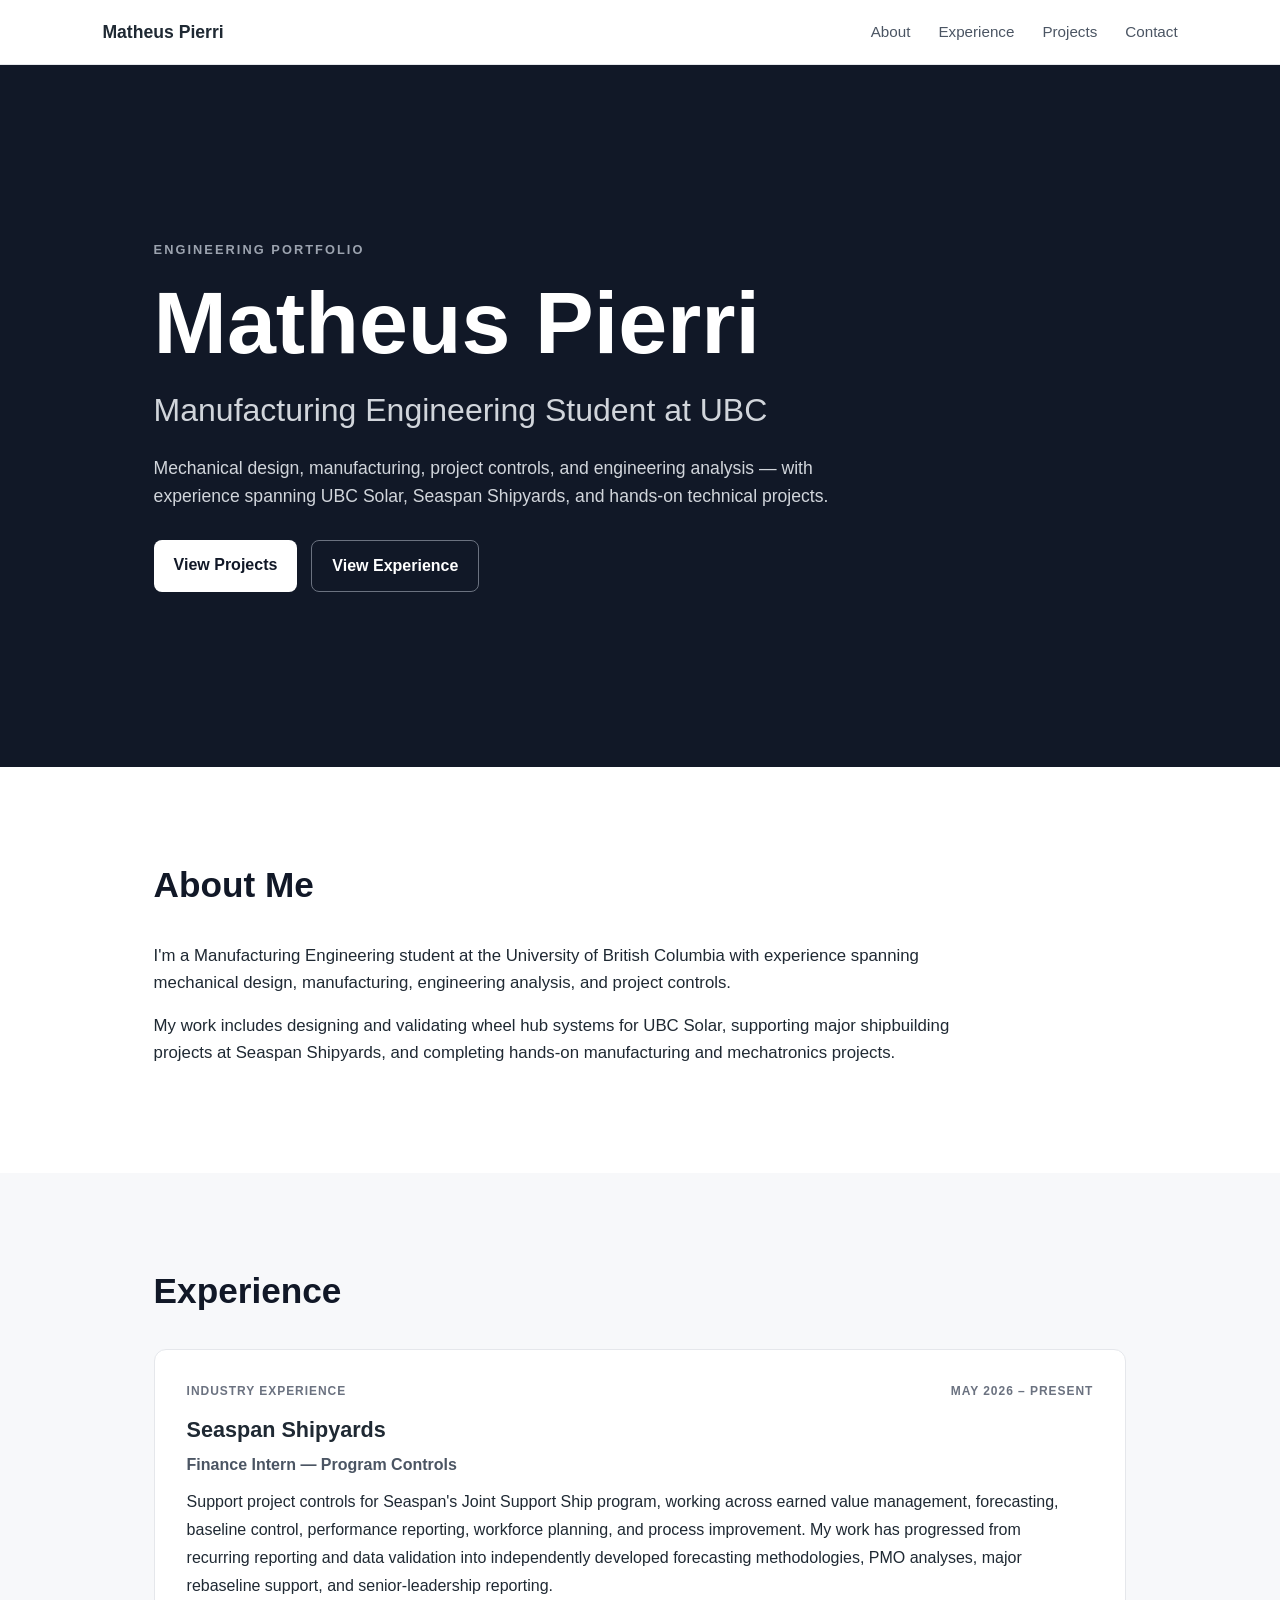
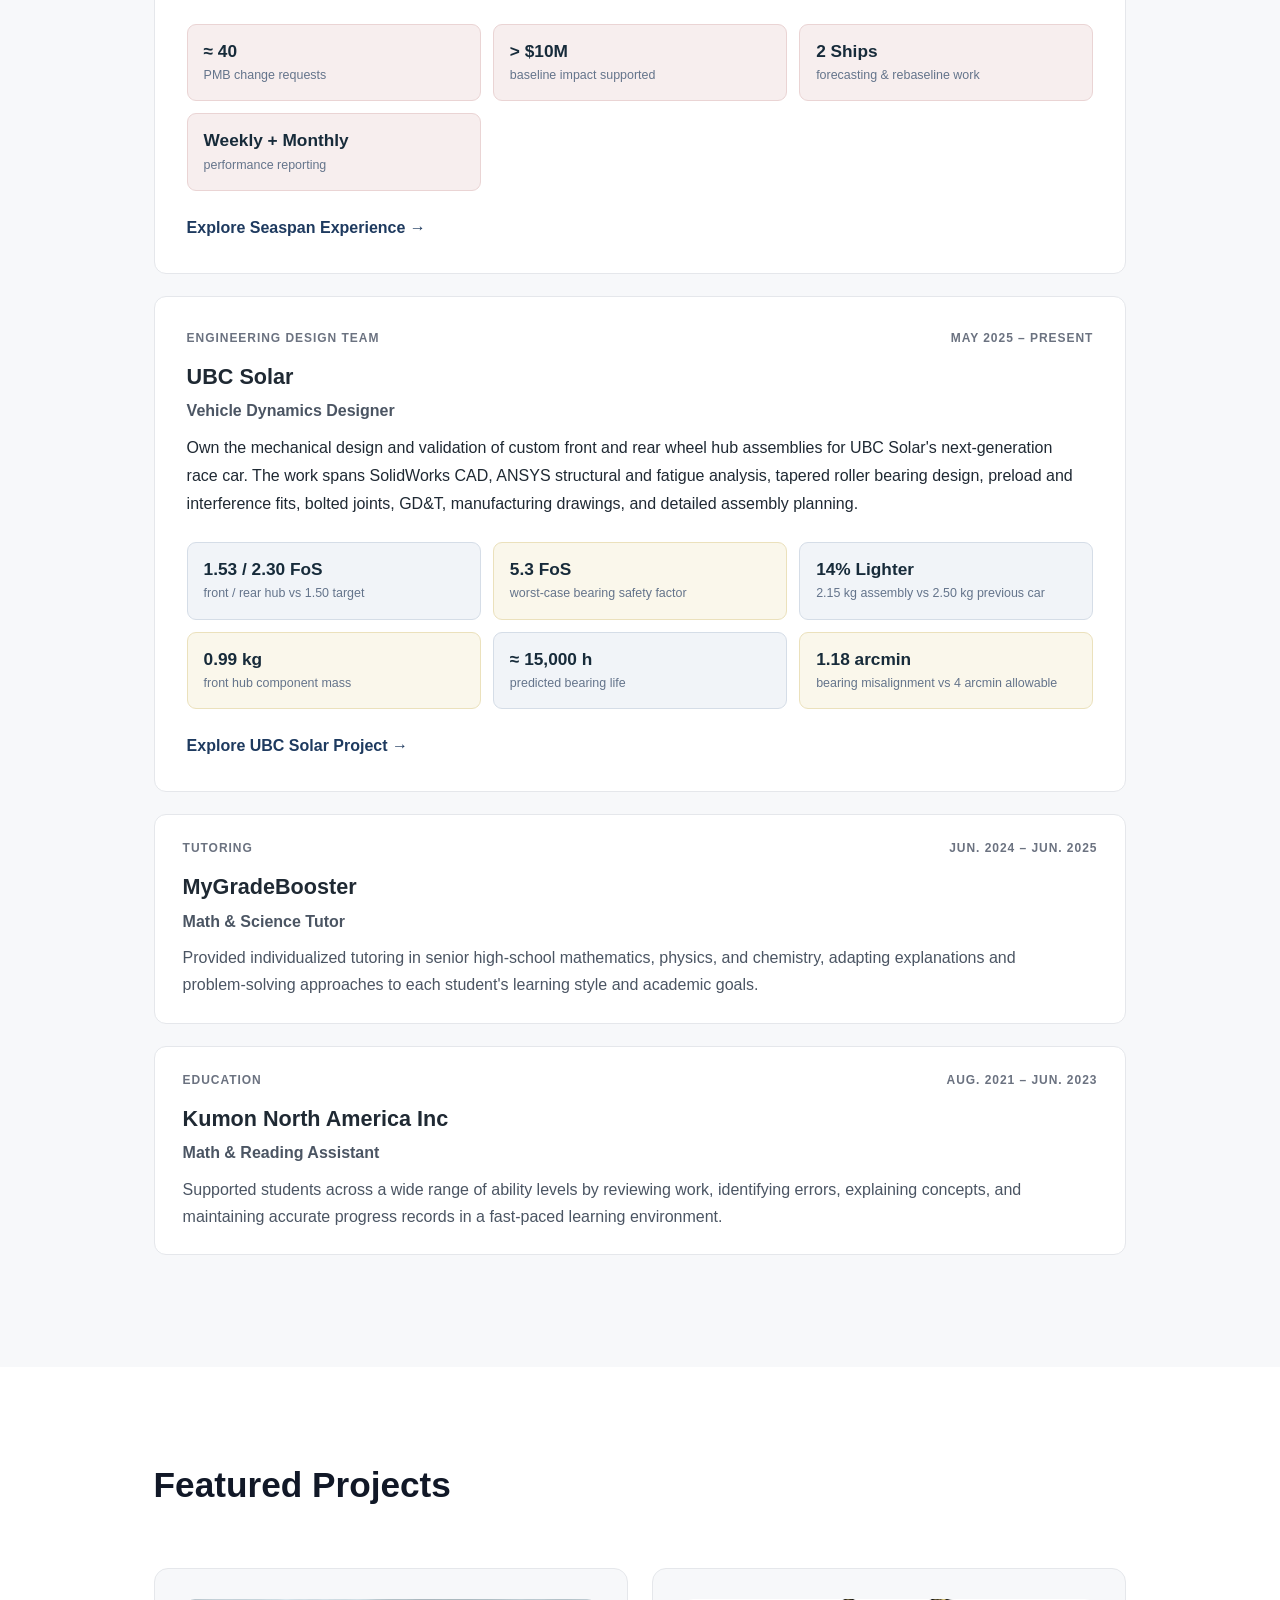
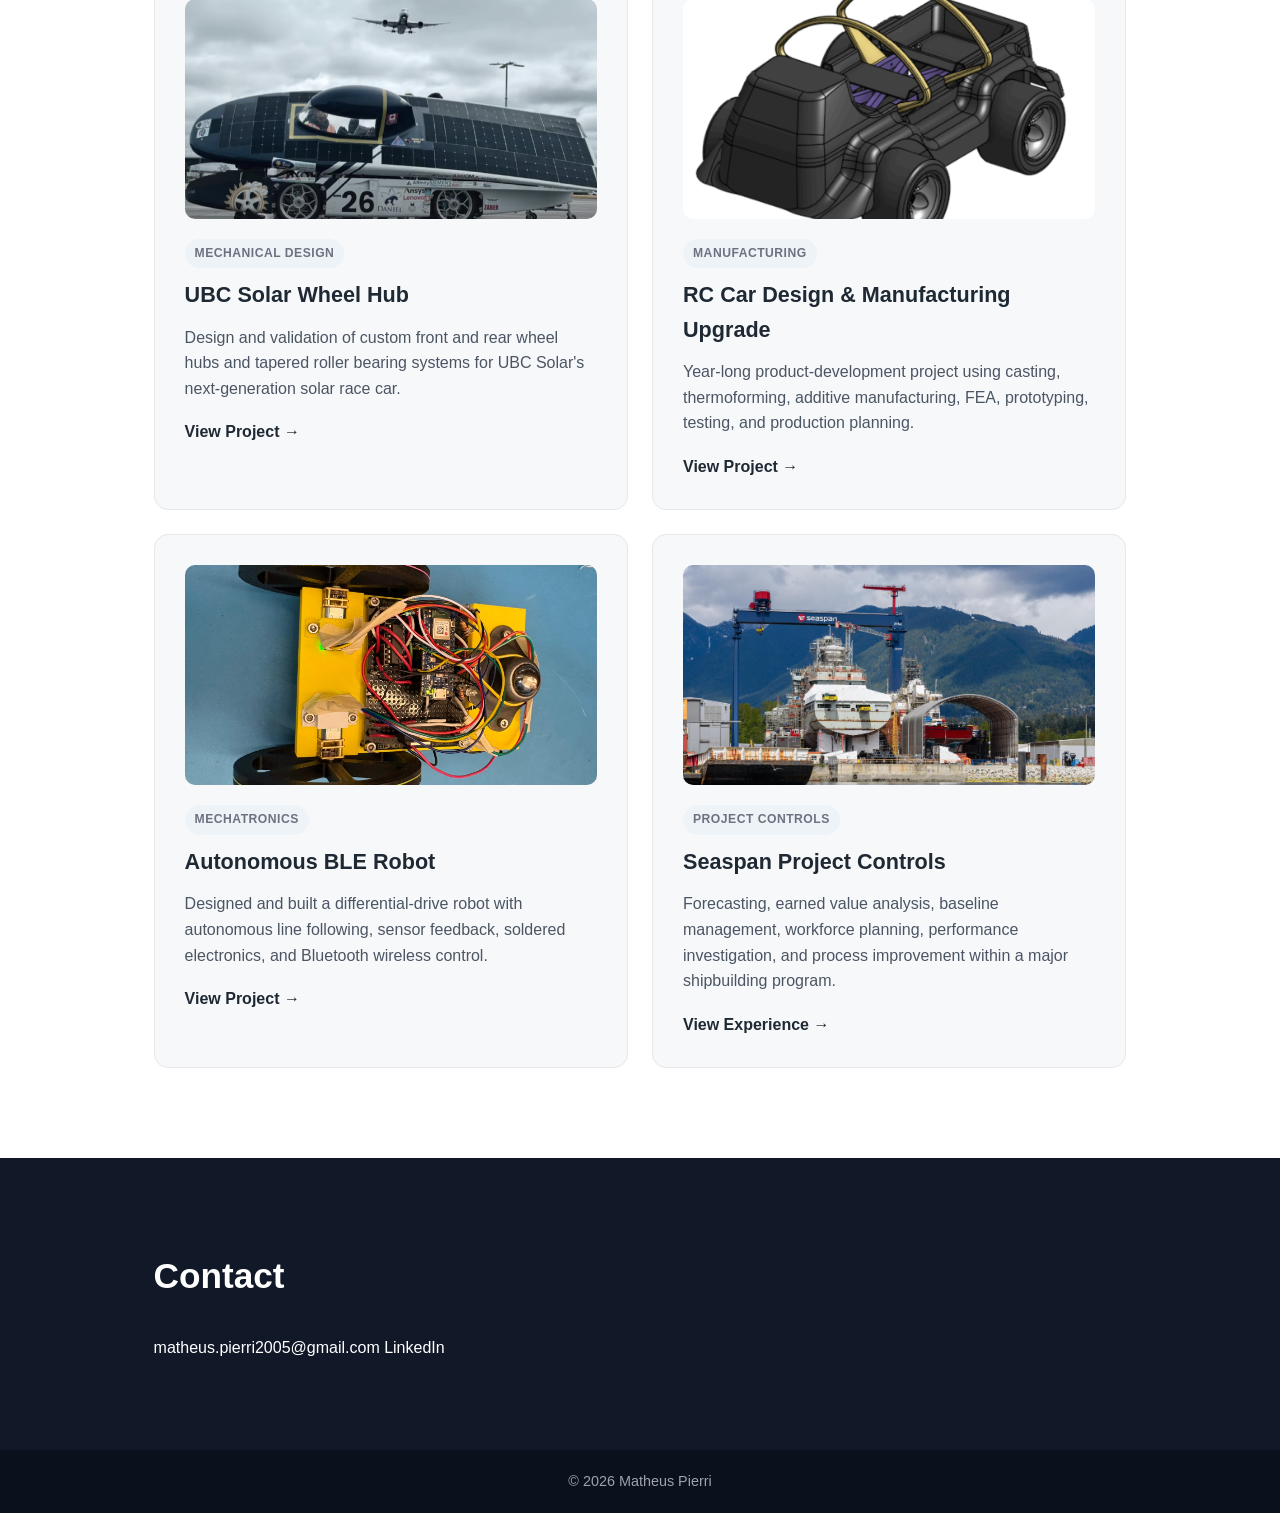
==== commit d9f1c0d2: "Add specific classes to experience articles" ====
--- a/index.html
+++ b/index.html
@@ -72,7 +72,7 @@
 
 
     <!-- Seaspan -->
-    <article class="experience-featured">
+    <article class="experience-featured experience-seaspan">
 
         <div class="card-topline">
             <span>Industry Experience</span>
@@ -124,7 +124,7 @@
 
 
     <!-- UBC Solar -->
-<article class="experience-featured">
+<article class="experience-featured experience-solar">
 
     <div class="card-topline">
         <span>Engineering Design Team</span>
@@ -184,7 +184,7 @@
 </article>
 
     <!-- MyGradeBooster -->
-    <article class="experience-compact">
+    <article class="experience-compact experience-mgb">
 
         <div class="card-topline">
             <span>Tutoring</span>
@@ -204,7 +204,7 @@
 
 
     <!-- Kumon -->
-    <article class="experience-compact">
+    <article class="experience-compact experience-kumon">
 
         <div class="card-topline">
             <span>Education</span>
--- a/style.css
+++ b/style.css
@@ -2066,3 +2066,96 @@
     }
 
 }
+
+
+/* =========================================================
+   EXPERIENCE SECTION COLOUR ACCENTS
+   ========================================================= */
+
+
+/* ---------- SEASPAN ---------- */
+
+.experience-seaspan {
+    border-color: #d9b8b8;
+    border-top: 4px solid #a84b4b;
+
+    background:
+        linear-gradient(
+            135deg,
+            rgba(168, 75, 75, 0.055),
+            rgba(255, 255, 255, 0) 45%
+        ),
+        #ffffff;
+}
+
+.experience-seaspan .experience-metrics > div {
+    background: #f7eeee;
+    border-color: #ead4d4;
+}
+
+.experience-seaspan .eyebrow {
+    color: #914141;
+}
+
+
+/* ---------- UBC SOLAR ---------- */
+
+.experience-solar {
+    border-color: #c8d1dc;
+    border-top: 4px solid #173a63;
+
+    background:
+        linear-gradient(
+            135deg,
+            rgba(23, 58, 99, 0.06),
+            rgba(230, 183, 45, 0.035) 58%,
+            rgba(255, 255, 255, 0) 80%
+        ),
+        #ffffff;
+}
+
+.experience-solar .experience-metrics > div {
+    background: #f1f4f8;
+    border-color: #d5dde7;
+}
+
+.experience-solar .experience-metrics > div:nth-child(2n) {
+    background: #faf7eb;
+    border-color: #ebe1bc;
+}
+
+.experience-solar .eyebrow {
+    color: #173a63;
+}
+
+
+/* ---------- MYGRADEBOOSTER ---------- */
+
+.experience-mgb {
+    border-color: #c9ddd2;
+    border-left: 4px solid #4c8a69;
+
+    background:
+        linear-gradient(
+            90deg,
+            rgba(76, 138, 105, 0.07),
+            rgba(255, 255, 255, 0) 32%
+        ),
+        #ffffff;
+}
+
+
+/* ---------- KUMON ---------- */
+
+.experience-kumon {
+    border-color: #c8deeb;
+    border-left: 4px solid #61a7cf;
+
+    background:
+        linear-gradient(
+            90deg,
+            rgba(97, 167, 207, 0.075),
+            rgba(255, 255, 255, 0) 32%
+        ),
+        #ffffff;
+}
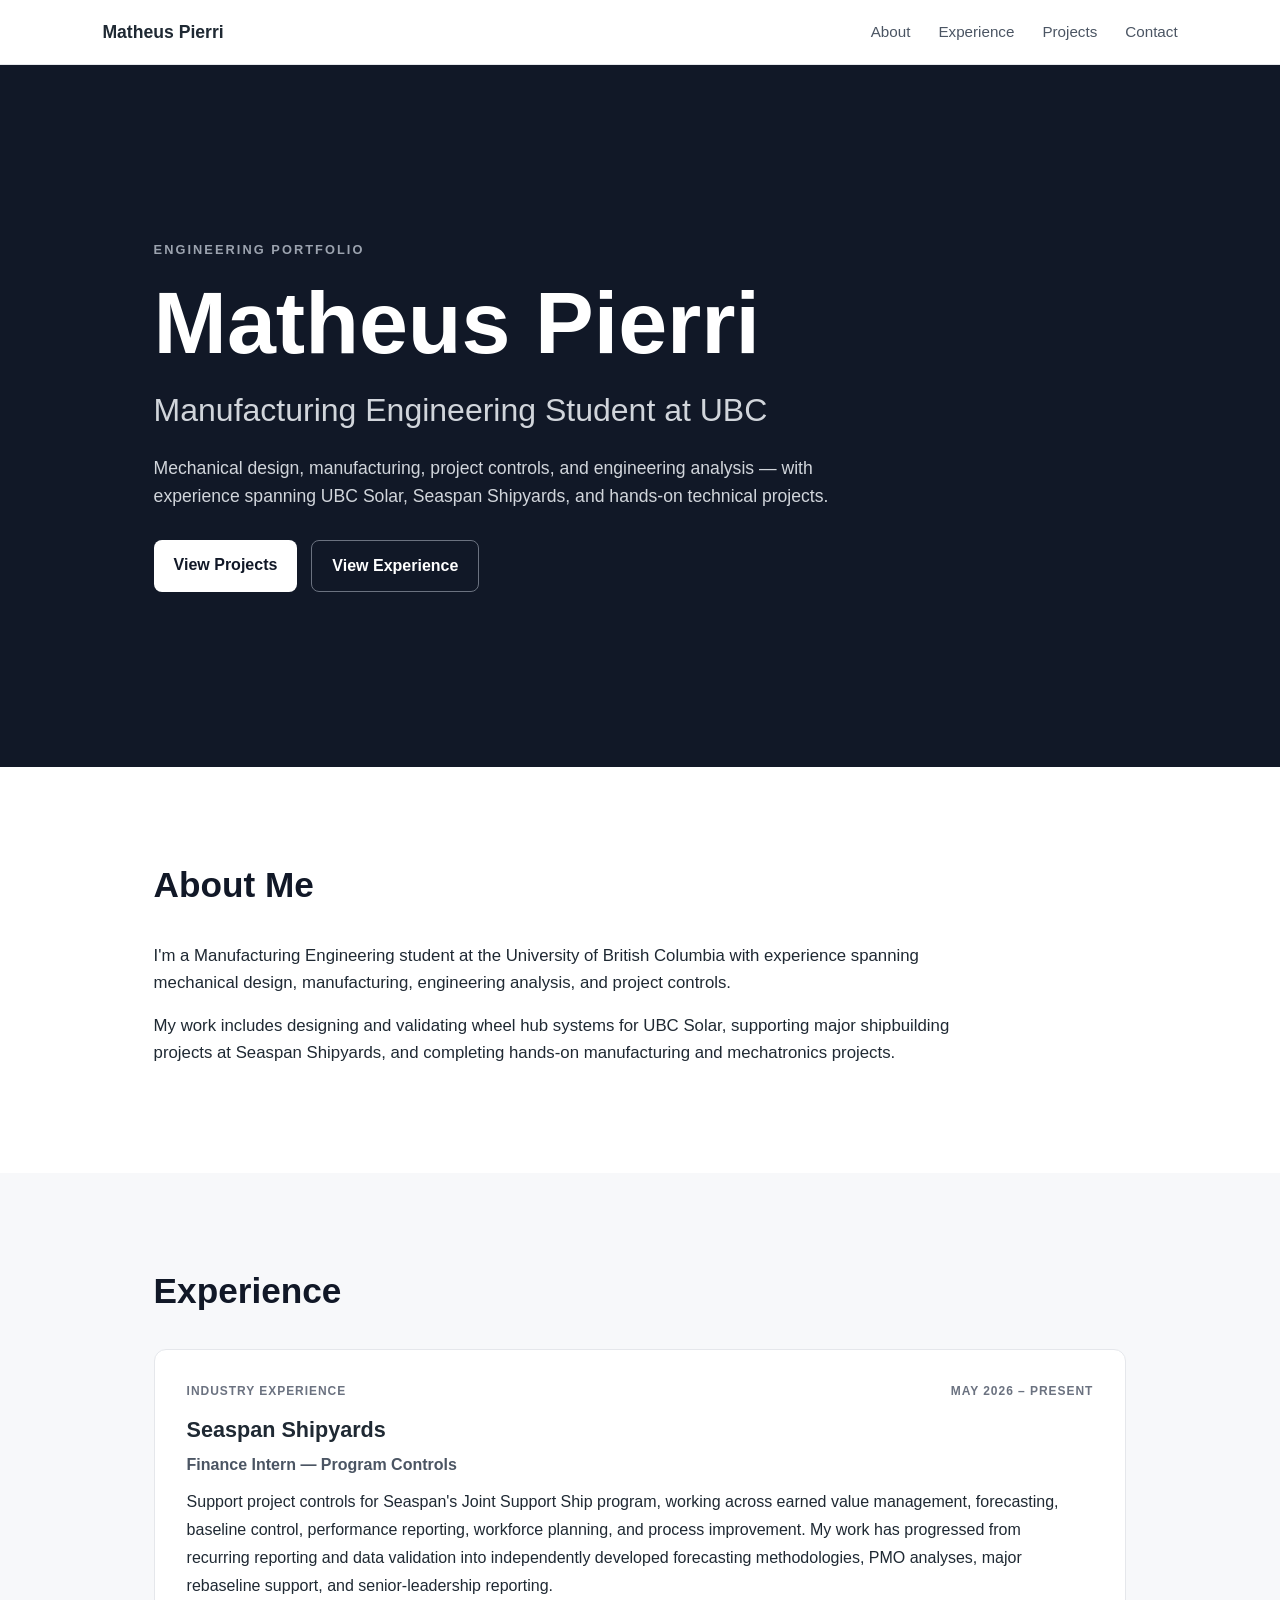
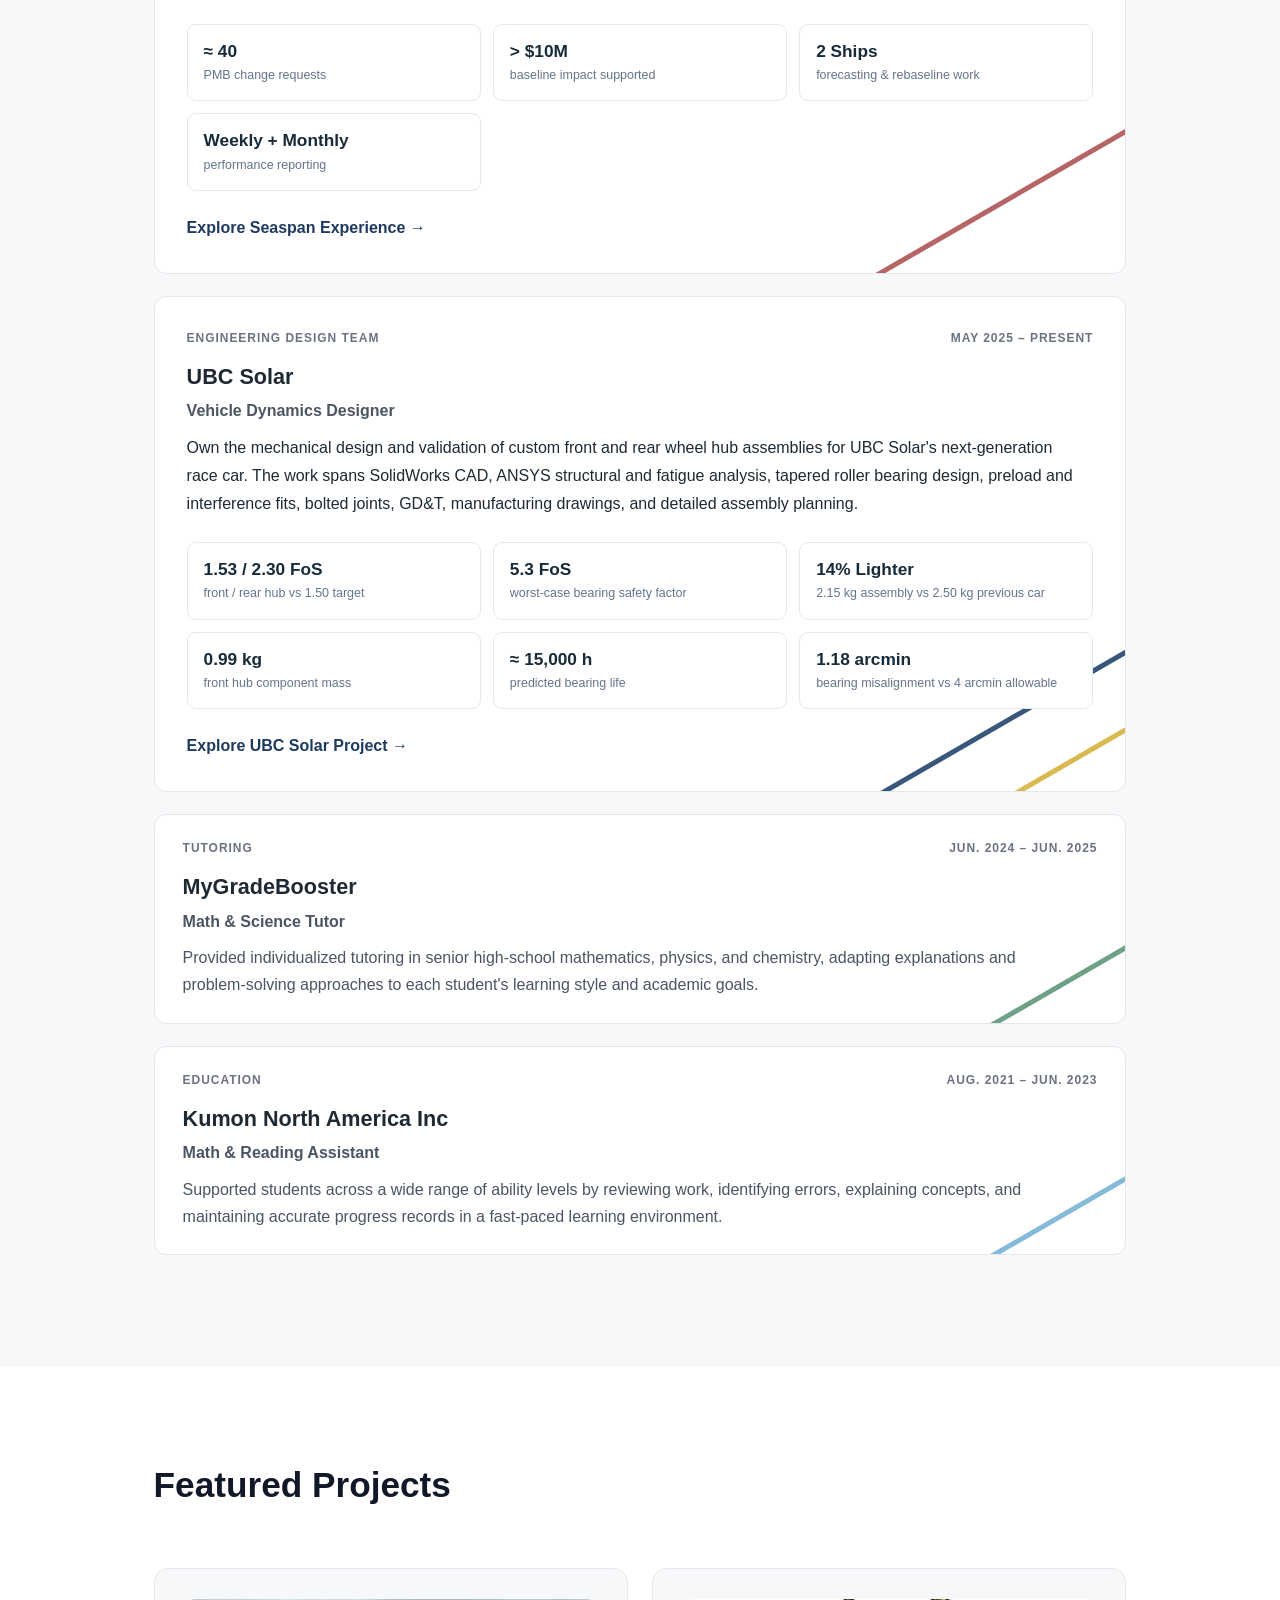
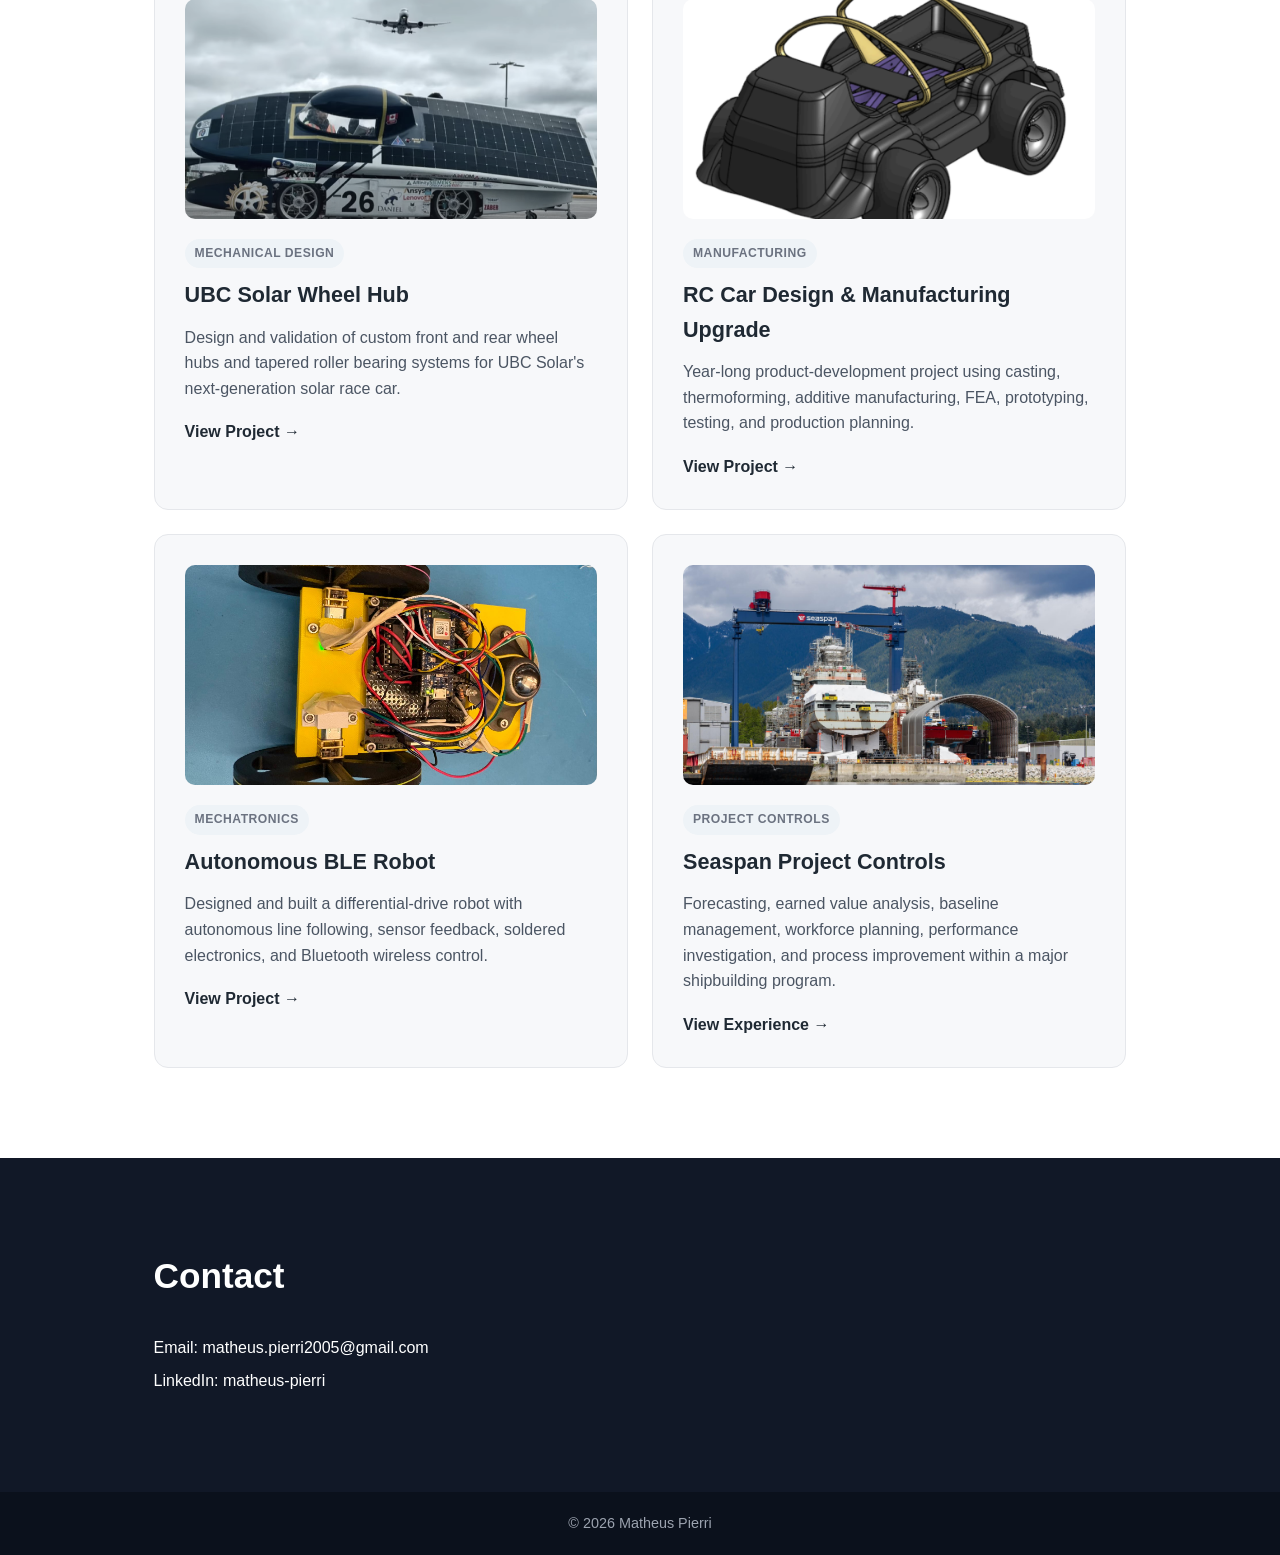
==== commit 7a89d2e2: "Refactor contact section to use paragraphs for links" ====
--- a/index.html
+++ b/index.html
@@ -330,13 +330,21 @@
 
         <h2>Contact</h2>
 
-        <a href="mailto:matheus.pierri2005@gmail.com">
-            matheus.pierri2005@gmail.com
+        <p>
+            Email:
+            <a href="mailto:matheus.pierri2005@gmail.com">
+                matheus.pierri2005@gmail.com
         </a>
-
-        <a href="https://www.linkedin.com/in/matheus-pierri/" target="_blank" rel="noopener noreferrer">
-            LinkedIn
-        </a>
+        </p>
+
+        <p>
+            LinkedIn:
+            <a href="https://www.linkedin.com/in/matheus-pierri/"
+               target="_blank"
+               rel="noopener noreferrer">
+                matheus-pierri
+            </a>
+        </p>
 
     </section>
 
--- a/style.css
+++ b/style.css
@@ -2067,95 +2067,166 @@
 
 }
 
-
 /* =========================================================
-   EXPERIENCE SECTION COLOUR ACCENTS
+   EXPERIENCE CARD ACCENT LINES
    ========================================================= */
 
-
-/* ---------- SEASPAN ---------- */
-
-.experience-seaspan {
-    border-color: #d9b8b8;
-    border-top: 4px solid #a84b4b;
-
-    background:
-        linear-gradient(
-            135deg,
-            rgba(168, 75, 75, 0.055),
-            rgba(255, 255, 255, 0) 45%
-        ),
-        #ffffff;
-}
-
-.experience-seaspan .experience-metrics > div {
-    background: #f7eeee;
-    border-color: #ead4d4;
-}
-
-.experience-seaspan .eyebrow {
-    color: #914141;
-}
-
-
-/* ---------- UBC SOLAR ---------- */
-
-.experience-solar {
-    border-color: #c8d1dc;
-    border-top: 4px solid #173a63;
-
-    background:
-        linear-gradient(
-            135deg,
-            rgba(23, 58, 99, 0.06),
-            rgba(230, 183, 45, 0.035) 58%,
-            rgba(255, 255, 255, 0) 80%
-        ),
-        #ffffff;
-}
-
-.experience-solar .experience-metrics > div {
-    background: #f1f4f8;
-    border-color: #d5dde7;
-}
-
-.experience-solar .experience-metrics > div:nth-child(2n) {
-    background: #faf7eb;
-    border-color: #ebe1bc;
-}
-
-.experience-solar .eyebrow {
-    color: #173a63;
-}
-
-
-/* ---------- MYGRADEBOOSTER ---------- */
-
-.experience-mgb {
-    border-color: #c9ddd2;
-    border-left: 4px solid #4c8a69;
-
-    background:
-        linear-gradient(
-            90deg,
-            rgba(76, 138, 105, 0.07),
-            rgba(255, 255, 255, 0) 32%
-        ),
-        #ffffff;
-}
-
-
-/* ---------- KUMON ---------- */
-
-.experience-kumon {
-    border-color: #c8deeb;
-    border-left: 4px solid #61a7cf;
-
-    background:
-        linear-gradient(
-            90deg,
-            rgba(97, 167, 207, 0.075),
-            rgba(255, 255, 255, 0) 32%
-        ),
-        #ffffff;
-}
+.experience-featured,
+.experience-compact {
+    position: relative;
+    overflow: hidden;
+}
+
+
+/* Keep content above decoration */
+
+.experience-featured > *,
+.experience-compact > * {
+    position: relative;
+    z-index: 2;
+}
+
+
+/* Keep metric cards clean/white */
+
+.experience-metrics > div {
+    background: #ffffff;
+}
+
+
+/* =========================================================
+   SEASPAN
+   ========================================================= */
+
+.experience-seaspan::after {
+    content: "";
+
+    position: absolute;
+
+    width: 420px;
+    height: 5px;
+
+    right: -65px;
+    bottom: 55px;
+
+    background: #a84b4b;
+
+    transform: rotate(-30deg);
+    transform-origin: center;
+
+    border-radius: 999px;
+
+    opacity: 0.85;
+}
+
+
+/* =========================================================
+   UBC SOLAR
+   ========================================================= */
+
+.experience-solar::before,
+.experience-solar::after {
+    content: "";
+
+    position: absolute;
+
+    height: 5px;
+
+    transform: rotate(-30deg);
+    transform-origin: center;
+
+    border-radius: 999px;
+
+    opacity: 0.85;
+}
+
+.experience-solar::before {
+    width: 390px;
+
+    right: -55px;
+    bottom: 55px;
+
+    background: #173a63;
+}
+
+.experience-solar::after {
+    width: 175px;
+
+    right: -35px;
+    bottom: 28px;
+
+    background: #d4ad32;
+}
+
+
+/* =========================================================
+   MYGRADEBOOSTER
+   ========================================================= */
+
+.experience-mgb::after {
+    content: "";
+
+    position: absolute;
+
+    width: 230px;
+    height: 5px;
+
+    right: -45px;
+    bottom: 32px;
+
+    background: #4c8a69;
+
+    transform: rotate(-30deg);
+
+    border-radius: 999px;
+
+    opacity: 0.8;
+}
+
+
+/* =========================================================
+   KUMON
+   ========================================================= */
+
+.experience-kumon::after {
+    content: "";
+
+    position: absolute;
+
+    width: 230px;
+    height: 5px;
+
+    right: -45px;
+    bottom: 32px;
+
+    background: #67a9d0;
+
+    transform: rotate(-30deg);
+
+    border-radius: 999px;
+
+    opacity: 0.8;
+}
+
+
+/* =========================================================
+   MOBILE
+   ========================================================= */
+
+@media (max-width: 700px) {
+
+    .experience-seaspan::after,
+    .experience-solar::before {
+        width: 260px;
+    }
+
+    .experience-solar::after {
+        width: 120px;
+    }
+
+    .experience-mgb::after,
+    .experience-kumon::after {
+        width: 170px;
+    }
+
+}
